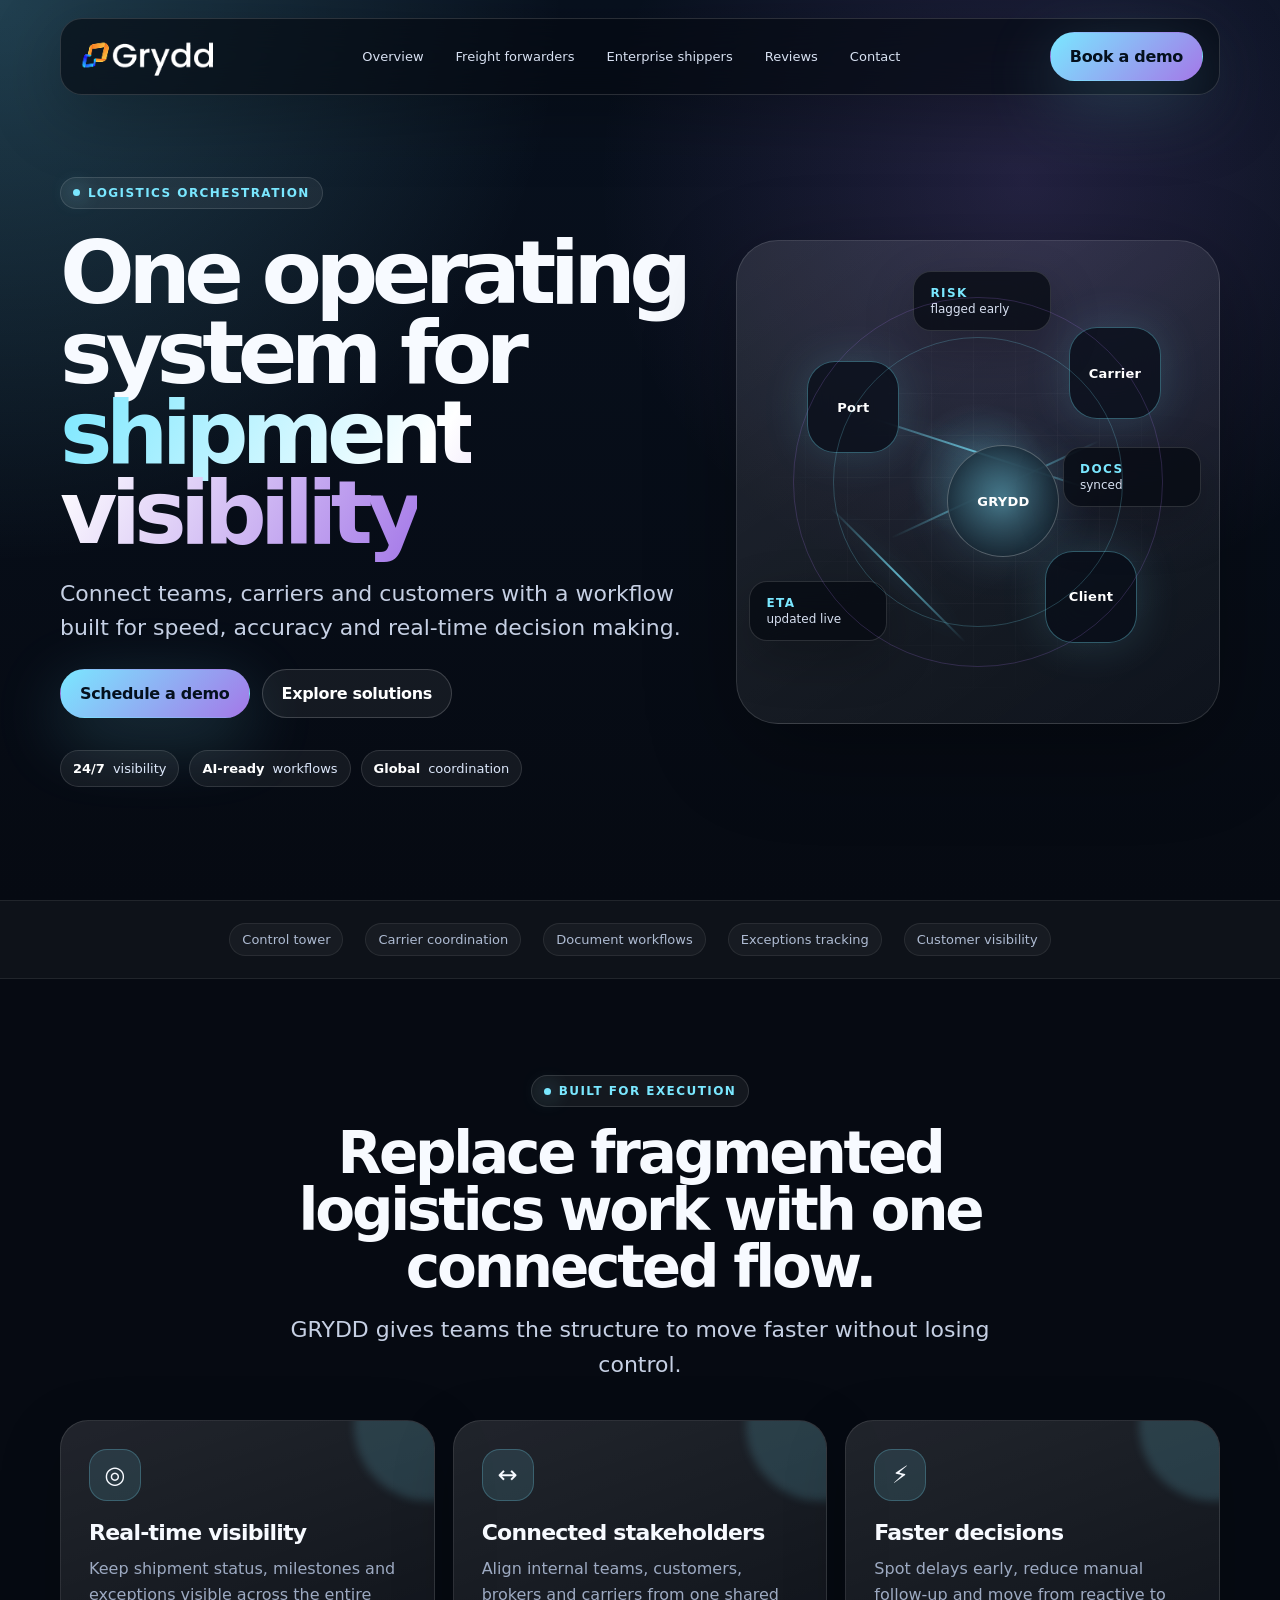
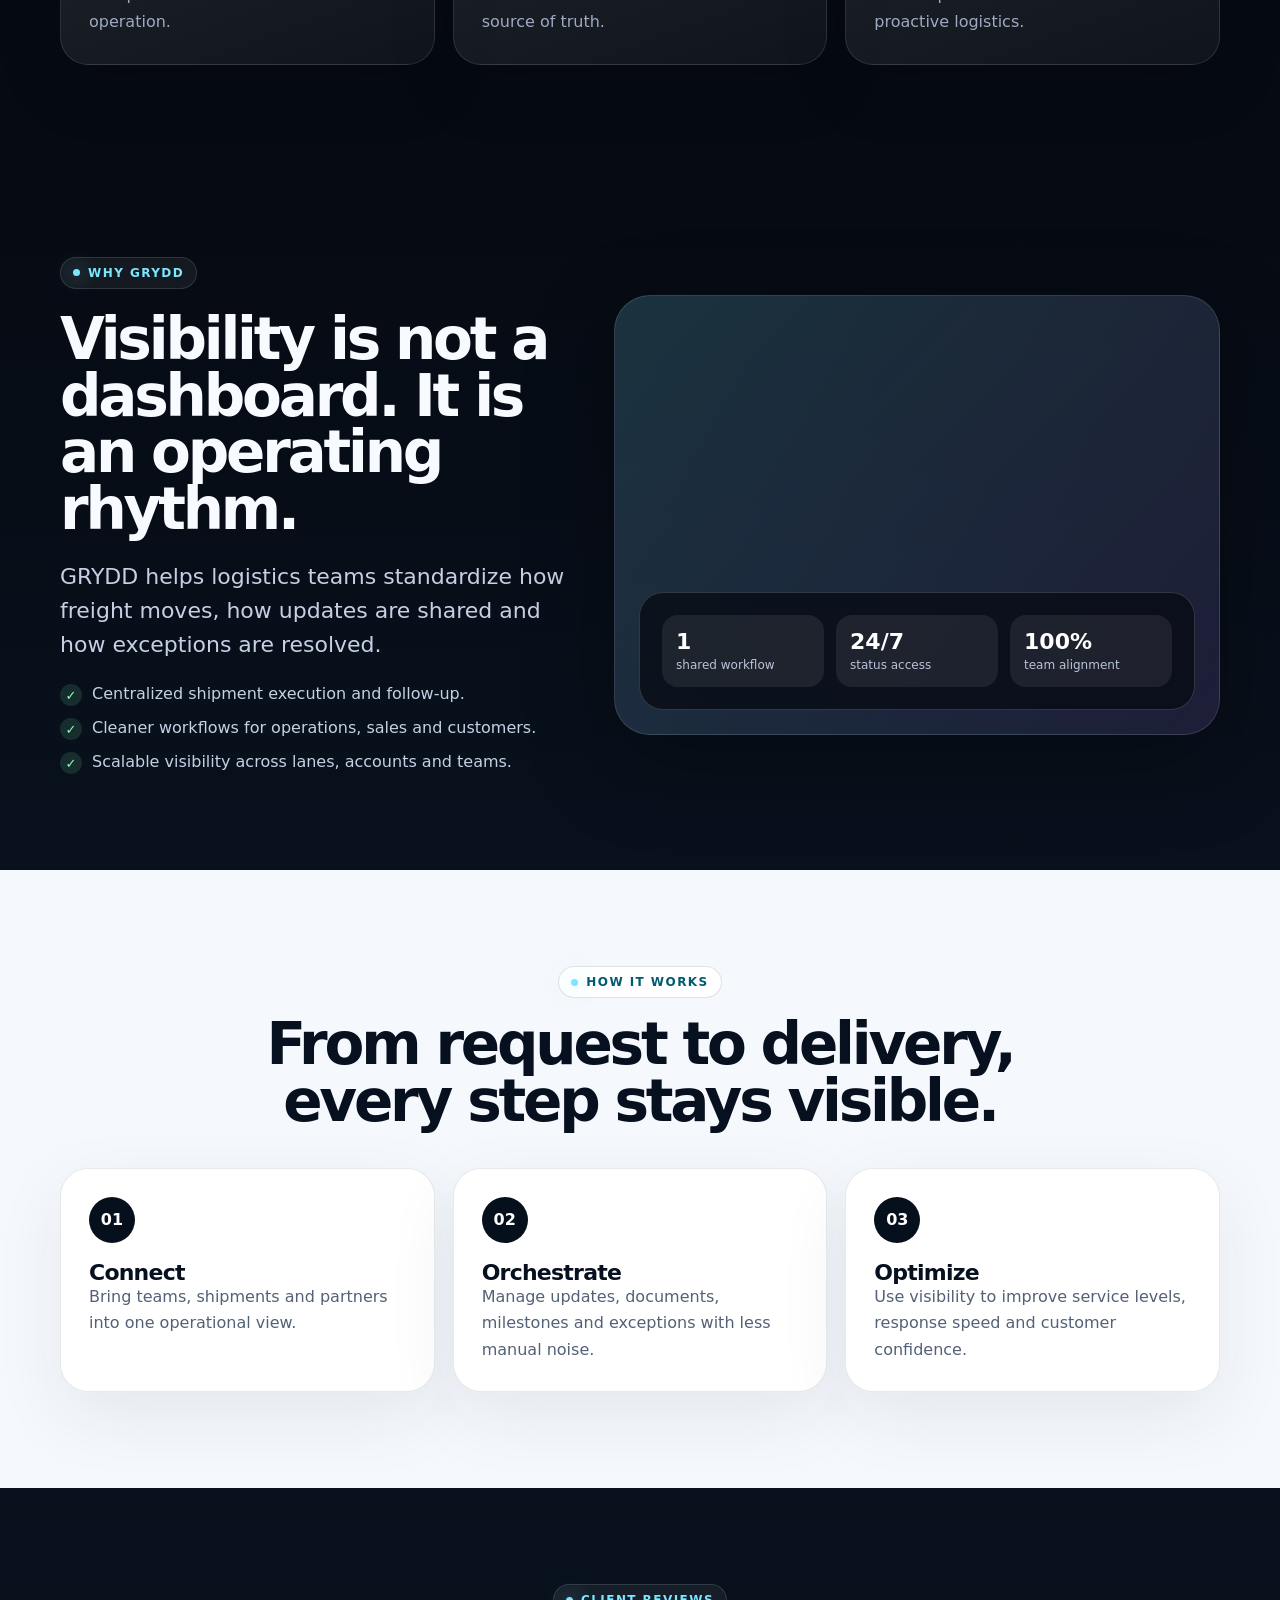
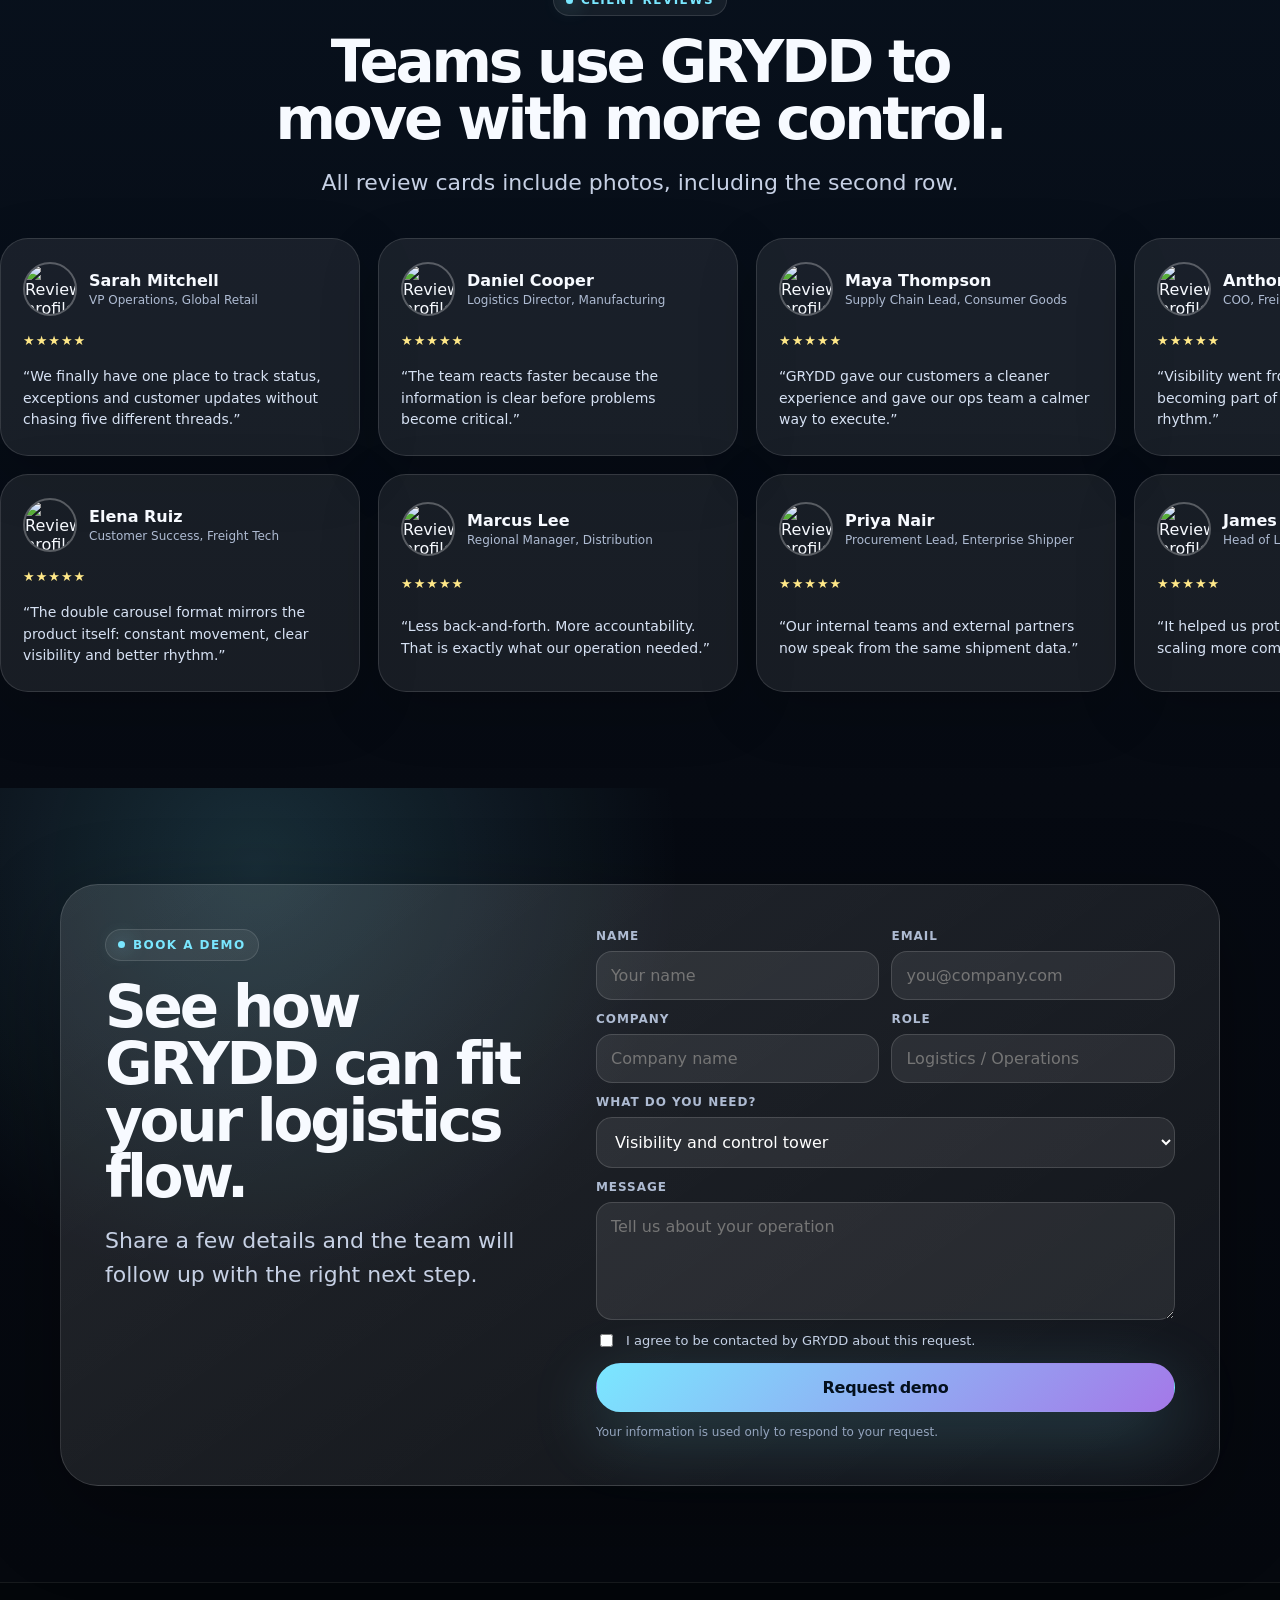
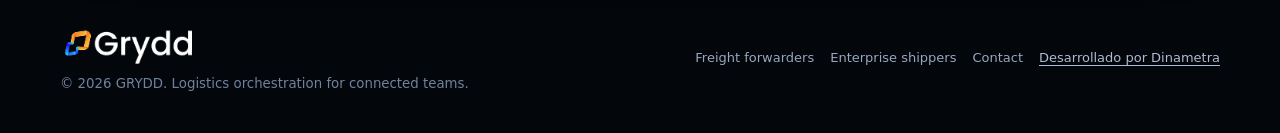
==== index.html @ 193bce6f "first commit" ====
<!doctype html>
<html lang="en">
<head>
  <meta charset="utf-8">
  <meta name="viewport" content="width=device-width, initial-scale=1">
  <title>GRYDD | Logistics Operating System</title>
  <meta name="description" content="GRYDD helps logistics teams orchestrate freight, visibility and execution from one connected operating system.">
  <link rel="icon" href="assets/favicon.png" type="image/png">
  <link rel="apple-touch-icon" href="assets/favicon.png">
  <link rel="stylesheet" href="styles.css">
</head>
<body>
  <header class="site-header">
    <nav class="nav" aria-label="Main navigation">
      <a class="logo" href="index.html" aria-label="GRYDD home"><img src="assets/logo-grydd-white.png" alt="GRYDD"></a>
      <div class="nav-links">
        <a href="index.html">Overview</a>
        <a href="freight-forwarders.html">Freight forwarders</a>
        <a href="enterprise-shippers.html">Enterprise shippers</a>
        <a href="#reviews">Reviews</a>
        <a href="#contact">Contact</a>
      </div>
      <div class="nav-cta"><a class="btn btn-primary" href="#contact">Book a demo</a></div>
      <button class="menu-toggle" aria-label="Open menu">☰</button>
    </nav>
  </header>

  <main>
    <section class="hero">
      <div class="container hero-grid">
        <div class="hero-copy">
          <span class="eyebrow text-reveal">Logistics orchestration</span>
          <h1 class="text-reveal">One operating system for <span class="gradient-text" data-typewriter="shipment visibility|freight execution|smarter logistics"></span></h1>
          <p class="lead text-reveal">Connect teams, carriers and customers with a workflow built for speed, accuracy and real-time decision making.</p>
          <div class="hero-actions text-reveal">
            <a class="btn btn-primary" href="#contact">Schedule a demo</a>
            <a class="btn btn-ghost" href="freight-forwarders.html">Explore solutions</a>
          </div>
          <div class="hero-meta text-reveal">
            <span class="pill"><b>24/7</b> visibility</span>
            <span class="pill"><b>AI-ready</b> workflows</span>
            <span class="pill"><b>Global</b> coordination</span>
          </div>
        </div>
        <div class="hero-visual hero-constellation" aria-hidden="true">
          <div class="constellation-shell">
            <div class="constellation-grid"></div>
            <div class="route-stroke route-a"></div>
            <div class="route-stroke route-b"></div>
            <div class="route-stroke route-c"></div>
            <div class="network-node node-core"><span>GRYDD</span></div>
            <div class="network-node node-port"><span>Port</span></div>
            <div class="network-node node-carrier"><span>Carrier</span></div>
            <div class="network-node node-client"><span>Client</span></div>
            <div class="shipment-chip chip-eta"><b>ETA</b><span>updated live</span></div>
            <div class="shipment-chip chip-docs"><b>Docs</b><span>synced</span></div>
            <div class="shipment-chip chip-exception"><b>Risk</b><span>flagged early</span></div>
            <div class="signal-ring ring-one"></div>
            <div class="signal-ring ring-two"></div>
          </div>
        </div>
      </div>
    </section>

    <section class="logo-strip">
      <div class="container strip">
        <span>Control tower</span><span>Carrier coordination</span><span>Document workflows</span><span>Exceptions tracking</span><span>Customer visibility</span>
      </div>
    </section>

    <section class="section" id="solutions">
      <div class="container">
        <div class="section-head center reveal">
          <span class="eyebrow">Built for execution</span>
          <h2>Replace fragmented logistics work with one connected flow.</h2>
          <p class="lead">GRYDD gives teams the structure to move faster without losing control.</p>
        </div>
        <div class="grid-3">
          <article class="feature-card reveal"><div class="icon">◎</div><h3>Real-time visibility</h3><p class="muted">Keep shipment status, milestones and exceptions visible across the entire operation.</p></article>
          <article class="feature-card reveal"><div class="icon">↔</div><h3>Connected stakeholders</h3><p class="muted">Align internal teams, customers, brokers and carriers from one shared source of truth.</p></article>
          <article class="feature-card reveal"><div class="icon">⚡</div><h3>Faster decisions</h3><p class="muted">Spot delays early, reduce manual follow-up and move from reactive to proactive logistics.</p></article>
        </div>
      </div>
    </section>

    <section class="section about" id="about">
      <div class="container about-grid">
        <div class="about-copy reveal">
          <span class="eyebrow">Why GRYDD</span>
          <h2>Visibility is not a dashboard. It is an operating rhythm.</h2>
          <p class="lead">GRYDD helps logistics teams standardize how freight moves, how updates are shared and how exceptions are resolved.</p>
          <ul class="check-list">
            <li>Centralized shipment execution and follow-up.</li>
            <li>Cleaner workflows for operations, sales and customers.</li>
            <li>Scalable visibility across lanes, accounts and teams.</li>
          </ul>
        </div>
        <div class="about-visual reveal">
          <div class="visual-card">
            <div><b>1</b><span>shared workflow</span></div>
            <div><b>24/7</b><span>status access</span></div>
            <div><b>100%</b><span>team alignment</span></div>
          </div>
        </div>
      </div>
    </section>

    <section class="section process">
      <div class="container">
        <div class="section-head center reveal">
          <span class="eyebrow">How it works</span>
          <h2>From request to delivery, every step stays visible.</h2>
        </div>
        <div class="grid-3">
          <article class="process-card reveal"><div class="step">01</div><h3>Connect</h3><p class="muted">Bring teams, shipments and partners into one operational view.</p></article>
          <article class="process-card reveal"><div class="step">02</div><h3>Orchestrate</h3><p class="muted">Manage updates, documents, milestones and exceptions with less manual noise.</p></article>
          <article class="process-card reveal"><div class="step">03</div><h3>Optimize</h3><p class="muted">Use visibility to improve service levels, response speed and customer confidence.</p></article>
        </div>
      </div>
    </section>

    <section class="section reviews" id="reviews">
      <div class="container">
        <div class="section-head center reveal">
          <span class="eyebrow">Client reviews</span>
          <h2>Teams use GRYDD to move with more control.</h2>
          <p class="lead">All review cards include photos, including the second row.</p>
        </div>
      </div>
      <div class="review-marquee" aria-label="Client reviews carousel">
        <div class="review-track" data-duplicate-track>
          <article class="review-card"><div class="review-head"><img src="https://images.unsplash.com/photo-1494790108377-be9c29b29330?auto=format&fit=crop&w=180&q=80" alt="Review profile photo"><div><b>Sarah Mitchell</b><span>VP Operations, Global Retail</span></div></div><div class="stars">★★★★★</div><p>“We finally have one place to track status, exceptions and customer updates without chasing five different threads.”</p></article>
          <article class="review-card"><div class="review-head"><img src="https://images.unsplash.com/photo-1500648767791-00dcc994a43e?auto=format&fit=crop&w=180&q=80" alt="Review profile photo"><div><b>Daniel Cooper</b><span>Logistics Director, Manufacturing</span></div></div><div class="stars">★★★★★</div><p>“The team reacts faster because the information is clear before problems become critical.”</p></article>
          <article class="review-card"><div class="review-head"><img src="https://images.unsplash.com/photo-1531123897727-8f129e1688ce?auto=format&fit=crop&w=180&q=80" alt="Review profile photo"><div><b>Maya Thompson</b><span>Supply Chain Lead, Consumer Goods</span></div></div><div class="stars">★★★★★</div><p>“GRYDD gave our customers a cleaner experience and gave our ops team a calmer way to execute.”</p></article>
          <article class="review-card"><div class="review-head"><img src="https://images.unsplash.com/photo-1560250097-0b93528c311a?auto=format&fit=crop&w=180&q=80" alt="Review profile photo"><div><b>Anthony Reed</b><span>COO, Freight Network</span></div></div><div class="stars">★★★★★</div><p>“Visibility went from being a report to becoming part of our daily operating rhythm.”</p></article>
        </div>
        <div class="review-track reverse" data-duplicate-track>
          <article class="review-card"><div class="review-head"><img src="https://images.unsplash.com/photo-1544005313-94ddf0286df2?auto=format&fit=crop&w=180&q=80" alt="Review profile photo"><div><b>Elena Ruiz</b><span>Customer Success, Freight Tech</span></div></div><div class="stars">★★★★★</div><p>“The double carousel format mirrors the product itself: constant movement, clear visibility and better rhythm.”</p></article>
          <article class="review-card"><div class="review-head"><img src="https://images.unsplash.com/photo-1519085360753-af0119f7cbe7?auto=format&fit=crop&w=180&q=80" alt="Review profile photo"><div><b>Marcus Lee</b><span>Regional Manager, Distribution</span></div></div><div class="stars">★★★★★</div><p>“Less back-and-forth. More accountability. That is exactly what our operation needed.”</p></article>
          <article class="review-card"><div class="review-head"><img src="https://images.unsplash.com/photo-1573496359142-b8d87734a5a2?auto=format&fit=crop&w=180&q=80" alt="Review profile photo"><div><b>Priya Nair</b><span>Procurement Lead, Enterprise Shipper</span></div></div><div class="stars">★★★★★</div><p>“Our internal teams and external partners now speak from the same shipment data.”</p></article>
          <article class="review-card"><div class="review-head"><img src="https://images.unsplash.com/photo-1556157382-97eda2d62296?auto=format&fit=crop&w=180&q=80" alt="Review profile photo"><div><b>James Carter</b><span>Head of Logistics, Automotive</span></div></div><div class="stars">★★★★★</div><p>“It helped us protect service levels while scaling more complex freight requirements.”</p></article>
        </div>
      </div>
    </section>

    <section class="section cta" id="contact">
      <div class="container cta-panel reveal">
        <div class="section-head">
          <span class="eyebrow">Book a demo</span>
          <h2>See how GRYDD can fit your logistics flow.</h2>
          <p class="lead">Share a few details and the team will follow up with the right next step.</p>
        </div>
        <form class="form" data-lead-form>
          <div class="form-grid"><div class="field"><label>Name</label><input name="name" placeholder="Your name" required></div><div class="field"><label>Email</label><input type="email" name="email" placeholder="you@company.com" required></div></div>
          <div class="form-grid"><div class="field"><label>Company</label><input name="company" placeholder="Company name"></div><div class="field"><label>Role</label><input name="role" placeholder="Logistics / Operations"></div></div>
          <div class="field"><label>What do you need?</label><select name="need"><option>Visibility and control tower</option><option>Freight forwarding workflow</option><option>Enterprise shipper visibility</option><option>Customer update automation</option></select></div>
          <div class="field"><label>Message</label><textarea name="message" placeholder="Tell us about your operation"></textarea></div>
          <label class="checkbox"><input type="checkbox" required> I agree to be contacted by GRYDD about this request.</label>
          <button class="btn btn-primary full" type="submit">Request demo</button>
          <p class="form-note">Your information is used only to respond to your request.</p>
        </form>
      </div>
    </section>
  </main>

  <footer class="footer">
    <div class="container footer-grid">
      <div><img src="assets/logo-grydd-white.png" alt="GRYDD"><small>© 2026 GRYDD. Logistics orchestration for connected teams.</small></div>
      <div class="footer-links"><a href="freight-forwarders.html">Freight forwarders</a><a href="enterprise-shippers.html">Enterprise shippers</a><a href="#contact">Contact</a><a class="developed" href="https://dinametra.com" target="_blank" rel="noreferrer">Desarrollado por Dinametra</a></div>
    </div>
  </footer>
  <script src="script.js"></script>
</body>
</html>
---- styles.css ----
:root{
  --bg:#060A12;
  --bg-2:#0B1220;
  --ink:#07101f;
  --text:#F7FAFF;
  --muted:#9DAAC2;
  --soft:#EAF0F8;
  --line:rgba(255,255,255,.12);
  --card:rgba(255,255,255,.08);
  --card-strong:rgba(255,255,255,.12);
  --accent:#7AE7FF;
  --accent-2:#A478E8;
  --green:#8DFFB5;
  --shadow:0 28px 90px rgba(0,0,0,.32);
  --radius:28px;
  --container:min(1160px, calc(100% - 40px));
}

*{box-sizing:border-box}
html{scroll-behavior:smooth}
body{
  margin:0;
  font-family:Inter, ui-sans-serif, system-ui, -apple-system, BlinkMacSystemFont, "Segoe UI", sans-serif;
  background:var(--bg);
  color:var(--text);
  overflow-x:hidden;
}
body::selection{background:var(--accent);color:#001018}
a{color:inherit;text-decoration:none}
img{max-width:100%;display:block}
button,input,textarea,select{font:inherit}

.container{width:var(--container);margin-inline:auto}
.section{padding:96px 0;position:relative}
.eyebrow{
  display:inline-flex;
  align-items:center;
  gap:8px;
  width:max-content;
  padding:8px 12px;
  border:1px solid var(--line);
  border-radius:999px;
  color:var(--accent);
  background:rgba(255,255,255,.06);
  font-size:12px;
  font-weight:800;
  text-transform:uppercase;
  letter-spacing:.12em;
}
.eyebrow::before{content:"";width:7px;height:7px;border-radius:50%;background:var(--accent);box-shadow:0 0 20px var(--accent)}
h1,h2,h3,p{margin:0}
h1{font-size:clamp(44px, 8vw, 88px);line-height:.91;letter-spacing:-.075em;max-width:920px}
h2{font-size:clamp(34px, 5vw, 58px);line-height:.98;letter-spacing:-.055em;max-width:780px}
h3{font-size:22px;line-height:1.05;letter-spacing:-.035em}.lead{font-size:clamp(18px,2.2vw,22px);line-height:1.55;color:#C6D0E4;max-width:720px}.muted{color:var(--muted);line-height:1.65}.gradient-text{background:linear-gradient(120deg,var(--accent),#fff,var(--accent-2));-webkit-background-clip:text;background-clip:text;color:transparent}.section-head{display:grid;gap:18px;margin-bottom:38px}.section-head.center{text-align:center;justify-items:center;margin-inline:auto}.section-head.center .lead{margin-inline:auto}

.site-header{
  position:fixed;
  inset:18px 0 auto 0;
  z-index:80;
  pointer-events:none;
}
.nav{
  pointer-events:auto;
  width:var(--container);
  margin-inline:auto;
  display:flex;
  align-items:center;
  justify-content:space-between;
  gap:20px;
  padding:13px 16px;
  border:1px solid rgba(255,255,255,.14);
  border-radius:22px;
  background:rgba(6,10,18,.66);
  box-shadow:0 18px 70px rgba(0,0,0,.28);
  backdrop-filter:blur(18px);
}
.logo{display:flex;align-items:center;gap:10px;min-width:130px}.logo img{width:136px;height:auto}.nav-links{display:flex;align-items:center;gap:8px}.nav-links a{font-size:13px;color:#D8E1F2;padding:10px 12px;border-radius:999px}.nav-links a:hover{background:rgba(255,255,255,.09);color:#fff}.nav-cta{display:flex;align-items:center;gap:10px}.menu-toggle{display:none;background:transparent;border:0;color:#fff;font-size:26px;cursor:pointer}

.btn{display:inline-flex;align-items:center;justify-content:center;gap:10px;min-height:48px;padding:14px 19px;border:1px solid transparent;border-radius:999px;font-weight:850;letter-spacing:-.02em;cursor:pointer;transition:transform .2s ease, border .2s ease, background .2s ease}.btn:hover{transform:translateY(-2px)}.btn-primary{background:linear-gradient(135deg,var(--accent),var(--accent-2));color:#04101d;box-shadow:0 20px 70px rgba(122,231,255,.22)}.btn-ghost{border-color:rgba(255,255,255,.18);background:rgba(255,255,255,.06);color:#fff}.btn-dark{background:#06101d;color:#fff}.btn.full{width:100%}

.hero{min-height:100vh;display:grid;align-items:center;padding:150px 0 86px;background:radial-gradient(circle at top left, rgba(122,231,255,.22), transparent 36%), radial-gradient(circle at 80% 20%, rgba(164,120,232,.18), transparent 34%), linear-gradient(180deg,#08111f,#060A12)}.hero .container{position:relative;z-index:2}.hero-grid{display:grid;grid-template-columns:1.02fr .78fr;gap:44px;align-items:center}.hero-copy{display:grid;gap:24px}.hero-actions{display:flex;flex-wrap:wrap;gap:12px}.hero-meta{display:flex;flex-wrap:wrap;gap:10px;margin-top:8px}.pill{display:inline-flex;align-items:center;gap:8px;padding:10px 12px;border:1px solid var(--line);border-radius:999px;background:rgba(255,255,255,.06);font-size:13px;color:#DCE7FA}.pill b{color:#fff}.hero-visual{position:relative;min-height:530px}.orbit-card{position:absolute;inset:auto 0 0 auto;width:min(520px,100%);padding:22px;border:1px solid var(--line);border-radius:34px;background:linear-gradient(150deg,rgba(255,255,255,.15),rgba(255,255,255,.06));backdrop-filter:blur(24px);box-shadow:var(--shadow);overflow:hidden}.hero-dashboard{display:grid;gap:14px;padding:16px;border-radius:24px;background:#091321;border:1px solid rgba(255,255,255,.1)}.dash-top{display:flex;align-items:center;justify-content:space-between;gap:14px}.dash-dots{display:flex;gap:6px}.dash-dots span{width:9px;height:9px;border-radius:50%;background:#445267}.dash-map{height:250px;border-radius:22px;background:radial-gradient(circle at 30% 34%,rgba(122,231,255,.55),transparent 8%),radial-gradient(circle at 66% 58%,rgba(164,120,232,.55),transparent 8%),linear-gradient(135deg,#11223A,#070D18);position:relative;overflow:hidden}.dash-map::before{content:"";position:absolute;inset:32% 18% 38% 16%;border-top:2px dashed rgba(122,231,255,.62);transform:rotate(13deg)}.dash-map::after{content:"";position:absolute;width:16px;height:16px;border-radius:50%;background:var(--accent);left:62%;top:50%;box-shadow:0 0 30px var(--accent);animation:pulse 1.8s ease-in-out infinite}.dash-row{display:grid;grid-template-columns:1fr 1fr;gap:12px}.mini-stat{padding:15px;border-radius:18px;background:rgba(255,255,255,.06);border:1px solid rgba(255,255,255,.08)}.mini-stat strong{display:block;font-size:24px}.float-badge{position:absolute;padding:14px 16px;border-radius:18px;border:1px solid rgba(255,255,255,.16);background:rgba(7,13,24,.78);box-shadow:var(--shadow);backdrop-filter:blur(14px);font-size:13px}.float-badge.one{top:34px;left:0}.float-badge.two{top:210px;right:10px}.float-badge.three{bottom:28px;left:32px}.animate-float{animation:float 7s ease-in-out infinite}.animate-float.delay{animation-delay:-2s}.hero-enterprise{overflow:hidden}.hero-enterprise .hero-grid{grid-template-columns:1fr}.hero-enterprise .hero-copy{max-width:980px;text-align:center;margin-inline:auto;justify-items:center}.hero-enterprise .hero-visual{display:none}.particles-canvas{position:absolute;inset:0;width:100%;height:100%;opacity:.65;pointer-events:none}.text-reveal{opacity:0;transform:translateY(18px);animation:rise .8s ease forwards}.text-reveal:nth-child(2){animation-delay:.12s}.text-reveal:nth-child(3){animation-delay:.24s}.text-reveal:nth-child(4){animation-delay:.36s}

.logo-strip{padding:22px 0;border-block:1px solid rgba(255,255,255,.08);background:rgba(255,255,255,.03)}.strip{display:flex;justify-content:center;gap:22px;flex-wrap:wrap;color:#AEBBD2;font-size:13px}.strip span{padding:8px 12px;border:1px solid rgba(255,255,255,.08);border-radius:999px;background:rgba(255,255,255,.04)}

.grid-3{display:grid;grid-template-columns:repeat(3,1fr);gap:18px}.grid-2{display:grid;grid-template-columns:repeat(2,1fr);gap:24px}.feature-card{position:relative;padding:28px;border:1px solid rgba(255,255,255,.11);border-radius:var(--radius);background:linear-gradient(160deg,rgba(255,255,255,.11),rgba(255,255,255,.045));box-shadow:0 18px 64px rgba(0,0,0,.18);overflow:hidden;min-height:245px}.feature-card::after{content:"";position:absolute;width:150px;height:150px;right:-70px;top:-70px;border-radius:50%;background:rgba(122,231,255,.16);filter:blur(4px)}.feature-card .icon{width:52px;height:52px;border-radius:18px;display:grid;place-items:center;margin-bottom:20px;background:rgba(122,231,255,.12);border:1px solid rgba(122,231,255,.24);font-size:24px}.feature-card h3{margin-bottom:12px}.feature-card p{position:relative;z-index:1}.feature-card.no-overlap{min-height:unset;height:auto;display:grid;align-content:start;gap:12px;overflow:visible}.feature-card.no-overlap p{max-width:100%}

.about{background:linear-gradient(180deg,#060A12,#08111D)}.about-grid{display:grid;grid-template-columns:.92fr 1.08fr;gap:38px;align-items:center}.about-copy{display:grid;gap:22px}.about-visual{position:relative;min-height:440px;border-radius:36px;overflow:hidden;border:1px solid rgba(255,255,255,.12);box-shadow:var(--shadow);background:linear-gradient(135deg,rgba(122,231,255,.18),rgba(164,120,232,.14)),url('https://images.unsplash.com/photo-1586528116311-ad8dd3c8310d?auto=format&fit=crop&w=1200&q=80') center/cover}.about-visual.forwarders{background:linear-gradient(135deg,rgba(6,10,18,.20),rgba(6,10,18,.66)),url('https://images.unsplash.com/photo-1566576721346-d4a3b4eaeb55?auto=format&fit=crop&w=1200&q=80') center/cover}.visual-card{position:absolute;left:24px;right:24px;bottom:24px;padding:22px;border-radius:24px;background:rgba(6,10,18,.74);border:1px solid rgba(255,255,255,.16);backdrop-filter:blur(18px);display:grid;grid-template-columns:repeat(3,1fr);gap:12px}.visual-card div{padding:14px;border-radius:16px;background:rgba(255,255,255,.08)}.visual-card b{display:block;font-size:22px;color:#fff}.visual-card span{font-size:12px;color:#B8C4D8}.check-list{display:grid;gap:12px}.check-list li{list-style:none;display:flex;align-items:flex-start;gap:10px;color:#C6D0E4}.check-list li::before{content:"✓";flex:0 0 auto;width:22px;height:22px;border-radius:50%;display:grid;place-items:center;background:rgba(141,255,181,.12);color:var(--green);font-weight:900;font-size:13px}.check-list{padding:0;margin:0}

.process{background:#F5F8FC;color:#07101f}.process .muted,.process .lead{color:#536177}.process .eyebrow{border-color:rgba(7,16,31,.12);background:#fff;color:#005B72}.process .grid-3{align-items:stretch}.process-card{padding:28px;border:1px solid rgba(7,16,31,.09);border-radius:var(--radius);background:#fff;box-shadow:0 24px 70px rgba(35,50,72,.08)}.process-card .step{width:46px;height:46px;border-radius:50%;display:grid;place-items:center;background:#06101d;color:#fff;font-weight:900;margin-bottom:18px}

.reviews{overflow:hidden;background:linear-gradient(180deg,#08111D,#060A12)}.review-marquee{display:grid;gap:18px;margin-top:36px}.review-track{display:flex;gap:18px;width:max-content;animation:marquee 42s linear infinite}.review-track.reverse{animation:marquee-reverse 48s linear infinite}.review-card{width:360px;min-height:218px;flex:0 0 auto;padding:22px;border-radius:28px;border:1px solid rgba(255,255,255,.12);background:rgba(255,255,255,.075);box-shadow:0 18px 60px rgba(0,0,0,.18);display:grid;gap:16px}.review-head{display:flex;align-items:center;gap:12px}.review-head img{width:54px;height:54px;border-radius:50%;object-fit:cover;border:2px solid rgba(255,255,255,.28)}.review-head b{display:block}.review-head span{display:block;font-size:12px;color:#AEBBD2;margin-top:3px}.stars{color:#FFE888;letter-spacing:1px;font-size:13px}.review-card p{color:#D6E1F3;line-height:1.55;font-size:14px}.review-marquee:hover .review-track{animation-play-state:paused}

.cta{background:radial-gradient(circle at 20% 10%,rgba(122,231,255,.16),transparent 34%),linear-gradient(180deg,#060A12,#05080E)}.cta-panel{padding:44px;border-radius:38px;border:1px solid rgba(255,255,255,.14);background:linear-gradient(145deg,rgba(255,255,255,.12),rgba(255,255,255,.05));box-shadow:var(--shadow);display:grid;grid-template-columns:.88fr 1.12fr;gap:36px;align-items:start}.form{display:grid;gap:12px}.form-grid{display:grid;grid-template-columns:1fr 1fr;gap:12px}.field{display:grid;gap:8px}.field label{font-size:12px;color:#AEBBD2;font-weight:800;text-transform:uppercase;letter-spacing:.08em}.field input,.field select,.field textarea{width:100%;border:1px solid rgba(255,255,255,.14);background:rgba(255,255,255,.08);color:#fff;border-radius:16px;padding:14px 14px;outline:none}.field input:focus,.field select:focus,.field textarea:focus{border-color:rgba(122,231,255,.64);box-shadow:0 0 0 4px rgba(122,231,255,.1)}.field textarea{min-height:118px;resize:vertical}.form-note{font-size:12px;color:#94A4BD;line-height:1.45}.checkbox{display:flex;align-items:flex-start;gap:10px;color:#C6D0E4;font-size:13px;line-height:1.45}.checkbox input{margin-top:2px;accent-color:var(--accent)}

.footer{padding:42px 0;background:#03060A;border-top:1px solid rgba(255,255,255,.08)}.footer-grid{display:grid;grid-template-columns:1fr auto;align-items:center;gap:24px}.footer img{width:132px}.footer-links{display:flex;gap:16px;flex-wrap:wrap;color:#98A7BE;font-size:13px}.footer small{display:block;color:#71829D;margin-top:12px}.developed{color:#AEBBD2;text-decoration:underline;text-underline-offset:3px}

.thankyou-page{min-height:100vh;display:grid;place-items:center;padding:130px 20px;background:radial-gradient(circle at 20% 10%, rgba(122,231,255,.18), transparent 34%),linear-gradient(180deg,#08111D,#060A12)}.thankyou-card{width:min(720px,100%);padding:48px;border-radius:38px;text-align:center;border:1px solid rgba(255,255,255,.14);background:linear-gradient(145deg,rgba(255,255,255,.12),rgba(255,255,255,.05));box-shadow:var(--shadow);display:grid;gap:22px;justify-items:center}.thankyou-card img{width:150px}.thankyou-card h1{font-size:clamp(40px,7vw,68px);max-width:640px}.thankyou-actions{display:flex;gap:12px;flex-wrap:wrap;justify-content:center}

@keyframes marquee{from{transform:translateX(0)}to{transform:translateX(-50%)}}
@keyframes marquee-reverse{from{transform:translateX(-50%)}to{transform:translateX(0)}}
@keyframes float{0%,100%{transform:translateY(0)}50%{transform:translateY(-16px)}}
@keyframes pulse{0%,100%{transform:scale(1);opacity:1}50%{transform:scale(1.5);opacity:.55}}
@keyframes rise{to{opacity:1;transform:translateY(0)}}

.reveal{opacity:0;transform:translateY(28px);transition:opacity .75s ease, transform .75s ease}.reveal.visible{opacity:1;transform:translateY(0)}

@media (max-width:980px){
  .nav-links,.nav-cta{display:none}.menu-toggle{display:block}.nav.open .nav-links{display:flex;position:absolute;left:0;right:0;top:76px;margin-inline:auto;width:var(--container);padding:18px;border-radius:22px;border:1px solid rgba(255,255,255,.14);background:rgba(6,10,18,.94);backdrop-filter:blur(18px);flex-direction:column;align-items:stretch}.nav.open .nav-links a{padding:14px;text-align:center}.hero-grid,.about-grid,.cta-panel{grid-template-columns:1fr}.hero-visual{min-height:460px;order:-1}.hero-copy{text-align:left}.grid-3{grid-template-columns:1fr 1fr}.visual-card{grid-template-columns:1fr}.section{padding:76px 0}.footer-grid{grid-template-columns:1fr}.footer-links{justify-content:flex-start}
}
@media (max-width:700px){
  :root{--container:min(100% - 24px, 1160px)}.site-header{inset:10px 0 auto}.nav{border-radius:18px}.logo img{width:118px}h1{font-size:clamp(40px,13vw,58px)}h2{font-size:clamp(31px,10vw,44px)}.hero{padding:120px 0 64px;min-height:auto}.hero-grid{gap:28px}.hero-visual{min-height:350px}.float-badge{display:none}.orbit-card{padding:14px;border-radius:26px}.dash-map{height:190px}.dash-row{grid-template-columns:1fr}.grid-3,.grid-2,.form-grid{grid-template-columns:1fr}.feature-card{min-height:auto;padding:24px}.review-card{width:302px}.cta-panel,.thankyou-card{padding:28px;border-radius:28px}.hero-actions .btn{width:100%}.strip{justify-content:flex-start}.section-head.center{text-align:left;justify-items:start}.footer img{width:118px}
}

/* Updated hero visuals: index + freight forwarders */
.hero-constellation{display:grid;place-items:center;perspective:900px}
.constellation-shell{position:relative;width:min(520px,100%);aspect-ratio:1/1;border-radius:42px;border:1px solid rgba(255,255,255,.13);background:radial-gradient(circle at 50% 48%,rgba(122,231,255,.20),transparent 20%),linear-gradient(145deg,rgba(255,255,255,.105),rgba(255,255,255,.035));box-shadow:var(--shadow);overflow:hidden;animation:constellationTilt 8s ease-in-out infinite}
.constellation-grid{position:absolute;inset:26px;border-radius:32px;background:linear-gradient(rgba(255,255,255,.045) 1px,transparent 1px),linear-gradient(90deg,rgba(255,255,255,.045) 1px,transparent 1px);background-size:42px 42px;mask-image:radial-gradient(circle at center,#000 38%,transparent 73%);opacity:.65}
.route-stroke{position:absolute;height:2px;transform-origin:left center;background:linear-gradient(90deg,transparent,rgba(122,231,255,.95),transparent);filter:drop-shadow(0 0 10px rgba(122,231,255,.65));opacity:.78}
.route-a{width:270px;left:116px;top:170px;transform:rotate(18deg);animation:routeSweep 2.8s linear infinite}
.route-b{width:230px;left:154px;top:296px;transform:rotate(-25deg);animation:routeSweep 3.4s linear infinite .5s}
.route-c{width:190px;left:94px;top:266px;transform:rotate(45deg);animation:routeSweep 3.1s linear infinite 1.1s}
.network-node{position:absolute;display:grid;place-items:center;width:92px;height:92px;border-radius:28px;border:1px solid rgba(122,231,255,.35);background:rgba(7,13,24,.72);box-shadow:0 0 45px rgba(122,231,255,.16);backdrop-filter:blur(16px);animation:nodePulse 2.5s ease-in-out infinite}
.network-node span{font-weight:900;font-size:13px;letter-spacing:.02em;color:#fff}
.node-core{left:210px;top:204px;width:112px;height:112px;border-radius:50%;background:radial-gradient(circle,rgba(122,231,255,.36),rgba(7,13,24,.82));border-color:rgba(255,255,255,.26);animation-delay:-.7s}
.node-port{left:70px;top:120px}.node-carrier{right:58px;top:86px;animation-delay:-1.2s}.node-client{right:82px;bottom:80px;animation-delay:-1.8s}
.shipment-chip{position:absolute;display:grid;gap:2px;min-width:138px;padding:14px 16px;border-radius:18px;border:1px solid rgba(255,255,255,.14);background:rgba(6,10,18,.76);box-shadow:0 18px 50px rgba(0,0,0,.24);backdrop-filter:blur(16px);animation:chipDrift 6s ease-in-out infinite}
.shipment-chip b{font-size:12px;color:var(--accent);text-transform:uppercase;letter-spacing:.12em}.shipment-chip span{font-size:12px;color:#D8E1F2}.chip-eta{left:12px;bottom:82px}.chip-docs{right:18px;top:206px;animation-delay:-2s}.chip-exception{left:176px;top:30px;animation-delay:-3.6s}
.signal-ring{position:absolute;border-radius:50%;border:1px solid rgba(122,231,255,.22);inset:96px;animation:ringPulse 3.8s ease-in-out infinite}.ring-two{inset:56px;animation-delay:-1.8s;border-color:rgba(164,120,232,.22)}

.hero-forwarder-flow{display:grid;place-items:center;perspective:900px}
.forwarder-board{position:relative;width:min(520px,100%);padding:24px;border:1px solid rgba(255,255,255,.14);border-radius:36px;background:linear-gradient(155deg,rgba(255,255,255,.13),rgba(255,255,255,.04));box-shadow:var(--shadow);backdrop-filter:blur(24px);overflow:hidden;animation:boardLift 7s ease-in-out infinite}
.forwarder-board::before{content:"";position:absolute;inset:-40%;background:conic-gradient(from 90deg,transparent,rgba(122,231,255,.16),transparent,rgba(164,120,232,.16),transparent);animation:softSpin 10s linear infinite;opacity:.75}.forwarder-board>*{position:relative;z-index:1}
.board-header{display:flex;align-items:center;justify-content:space-between;gap:14px;margin-bottom:22px;padding:14px 16px;border-radius:20px;background:rgba(7,13,24,.62);border:1px solid rgba(255,255,255,.11);color:#DCE7FA;font-weight:850;font-size:13px}
.shipment-timeline{position:relative;display:grid;grid-template-columns:repeat(4,1fr);gap:12px;padding:22px 10px 26px;margin-bottom:16px}.shipment-timeline::before{content:"";position:absolute;left:10%;right:10%;top:50%;height:2px;background:rgba(255,255,255,.12)}.timeline-progress{position:absolute;left:10%;top:50%;height:2px;width:0;background:linear-gradient(90deg,var(--accent),var(--accent-2));box-shadow:0 0 22px rgba(122,231,255,.55);animation:timelineMove 4s ease-in-out infinite}
.timeline-step{position:relative;display:grid;justify-items:center;gap:8px;color:#8998B0}.timeline-step b{width:44px;height:44px;border-radius:16px;display:grid;place-items:center;background:#0B1625;border:1px solid rgba(255,255,255,.13);color:#AEBBD2}.timeline-step span{font-size:12px;font-weight:800}.timeline-step.active b,.timeline-step.current b{background:rgba(122,231,255,.16);border-color:rgba(122,231,255,.45);color:#fff}.timeline-step.current b{animation:currentBlink 1.5s ease-in-out infinite}
.ops-stack{display:grid;gap:12px}.ops-card{display:flex;align-items:flex-start;gap:12px;padding:15px;border-radius:18px;background:rgba(7,13,24,.70);border:1px solid rgba(255,255,255,.10);transform:translateX(0);animation:cardQueue 5.5s ease-in-out infinite}.ops-card:nth-child(2){animation-delay:-1.2s}.ops-card:nth-child(3){animation-delay:-2.4s}.ops-card b{display:block;font-size:14px;color:#fff;margin-bottom:4px}.ops-card small{color:#AEBBD2}.status-dot{width:11px;height:11px;border-radius:50%;margin-top:4px;background:var(--green);box-shadow:0 0 18px var(--green);flex:0 0 auto}.status-dot.alt{background:var(--accent);box-shadow:0 0 18px var(--accent)}.status-dot.warn{background:#FFE888;box-shadow:0 0 18px #FFE888}.document-float{position:absolute;padding:11px 14px;border-radius:14px;border:1px solid rgba(255,255,255,.14);background:rgba(255,255,255,.08);backdrop-filter:blur(16px);font-weight:900;font-size:12px;color:#fff;box-shadow:0 16px 50px rgba(0,0,0,.20);animation:docFloat 6s ease-in-out infinite}.doc-one{left:12px;top:112px}.doc-two{right:18px;top:170px;animation-delay:-2s}.doc-three{right:76px;bottom:22px;animation-delay:-3.5s}

@keyframes constellationTilt{0%,100%{transform:rotateX(0) rotateY(0) translateY(0)}50%{transform:rotateX(5deg) rotateY(-7deg) translateY(-12px)}}
@keyframes routeSweep{0%{clip-path:inset(0 100% 0 0);opacity:.1}35%,70%{clip-path:inset(0 0 0 0);opacity:.86}100%{clip-path:inset(0 0 0 100%);opacity:.1}}
@keyframes nodePulse{0%,100%{transform:scale(1);box-shadow:0 0 45px rgba(122,231,255,.16)}50%{transform:scale(1.05);box-shadow:0 0 70px rgba(122,231,255,.28)}}
@keyframes chipDrift{0%,100%{transform:translate3d(0,0,0)}50%{transform:translate3d(8px,-14px,0)}}
@keyframes ringPulse{0%,100%{transform:scale(.92);opacity:.3}50%{transform:scale(1.04);opacity:.8}}
@keyframes boardLift{0%,100%{transform:translateY(0) rotateX(0)}50%{transform:translateY(-14px) rotateX(4deg)}}
@keyframes softSpin{to{transform:rotate(360deg)}}
@keyframes timelineMove{0%{width:0}52%{width:58%}100%{width:80%}}
@keyframes currentBlink{0%,100%{box-shadow:0 0 0 rgba(122,231,255,0)}50%{box-shadow:0 0 28px rgba(122,231,255,.44)}}
@keyframes cardQueue{0%,100%{transform:translateX(0);opacity:1}50%{transform:translateX(10px);opacity:.86}}
@keyframes docFloat{0%,100%{transform:translateY(0) rotate(-2deg)}50%{transform:translateY(-16px) rotate(3deg)}}

@media (max-width:700px){
  .constellation-shell{width:100%;border-radius:30px}.network-node{width:72px;height:72px;border-radius:22px}.network-node span{font-size:11px}.node-core{left:calc(50% - 42px);top:calc(50% - 42px);width:84px;height:84px}.node-port{left:30px;top:86px}.node-carrier{right:26px;top:68px}.node-client{right:34px;bottom:72px}.shipment-chip{min-width:112px;padding:11px 12px}.chip-eta{left:8px;bottom:50px}.chip-docs{right:6px;top:176px}.chip-exception{left:120px;top:20px}.route-a{left:76px;top:140px;width:210px}.route-b{left:110px;top:236px;width:190px}.route-c{left:58px;top:222px;width:160px}
  .forwarder-board{padding:16px;border-radius:28px}.shipment-timeline{gap:6px;padding-inline:0}.timeline-step b{width:38px;height:38px;border-radius:14px}.timeline-step span{font-size:10px}.document-float{display:none}
}
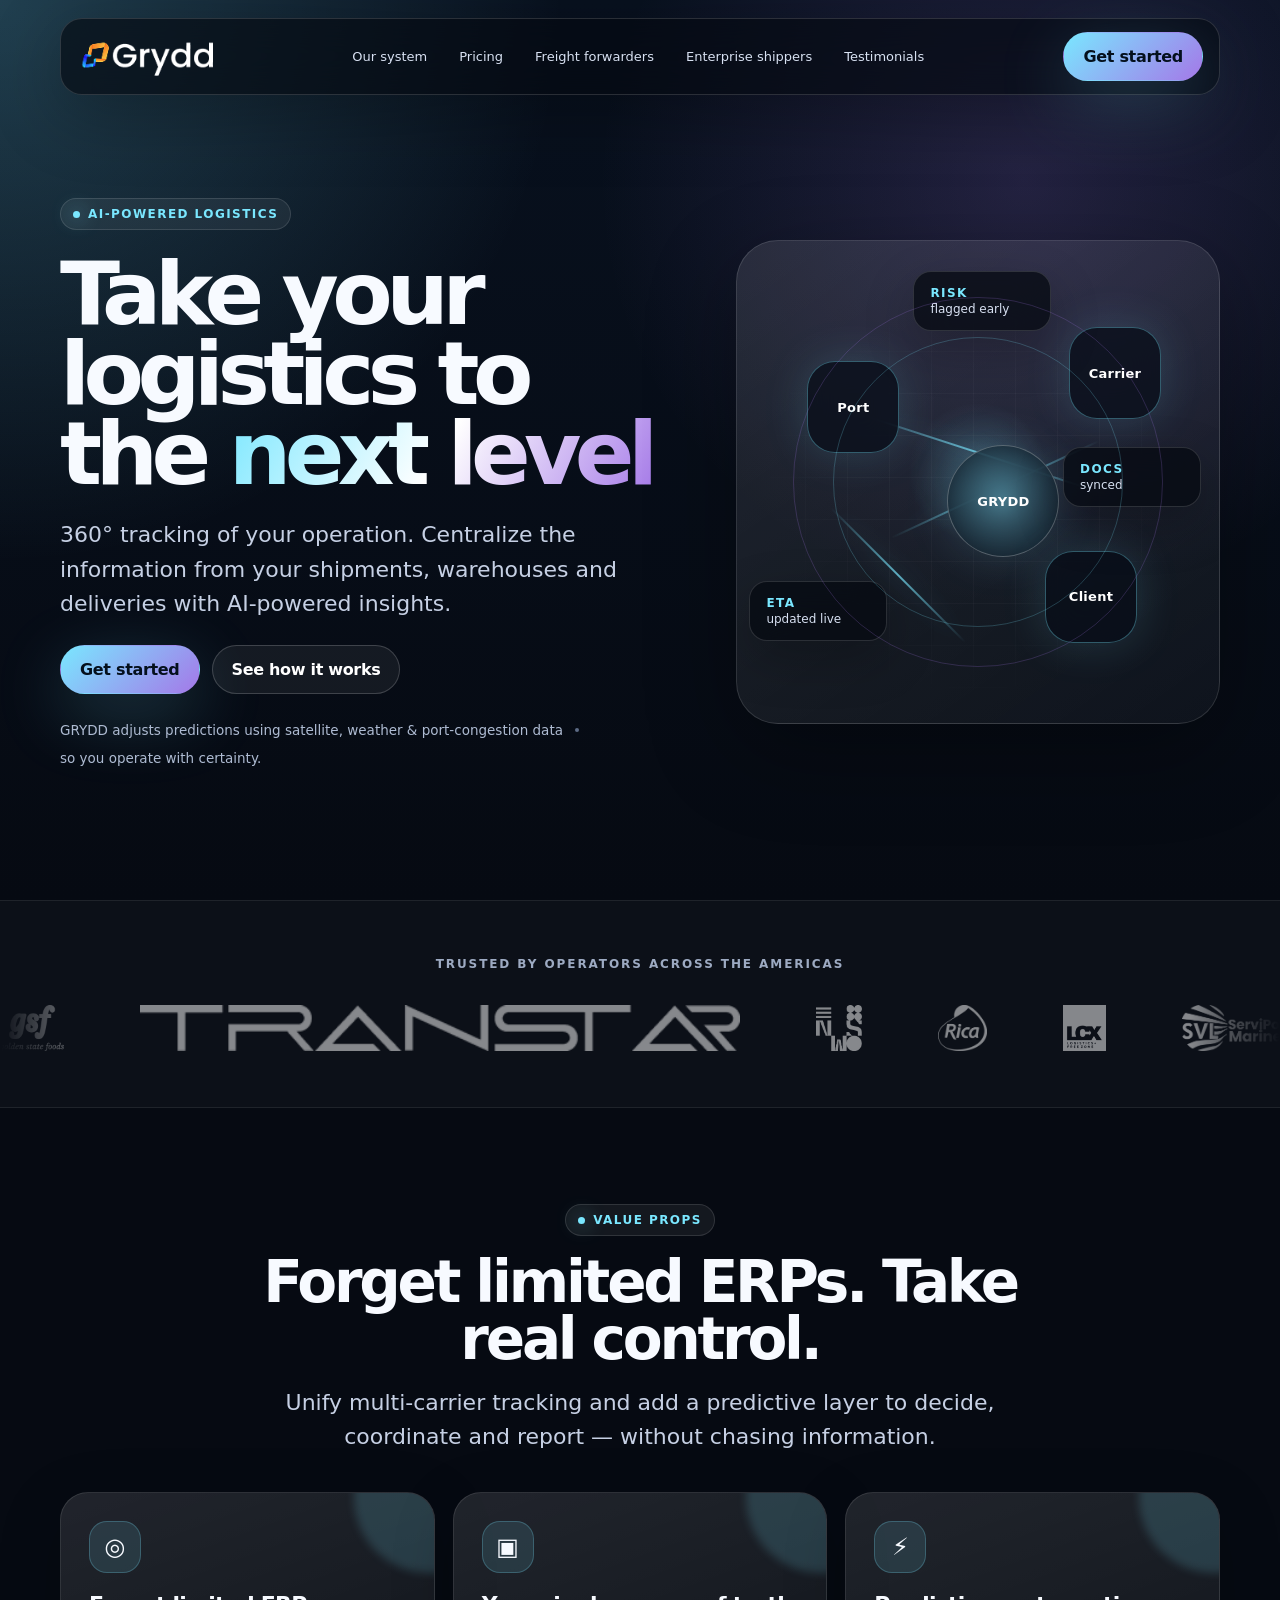
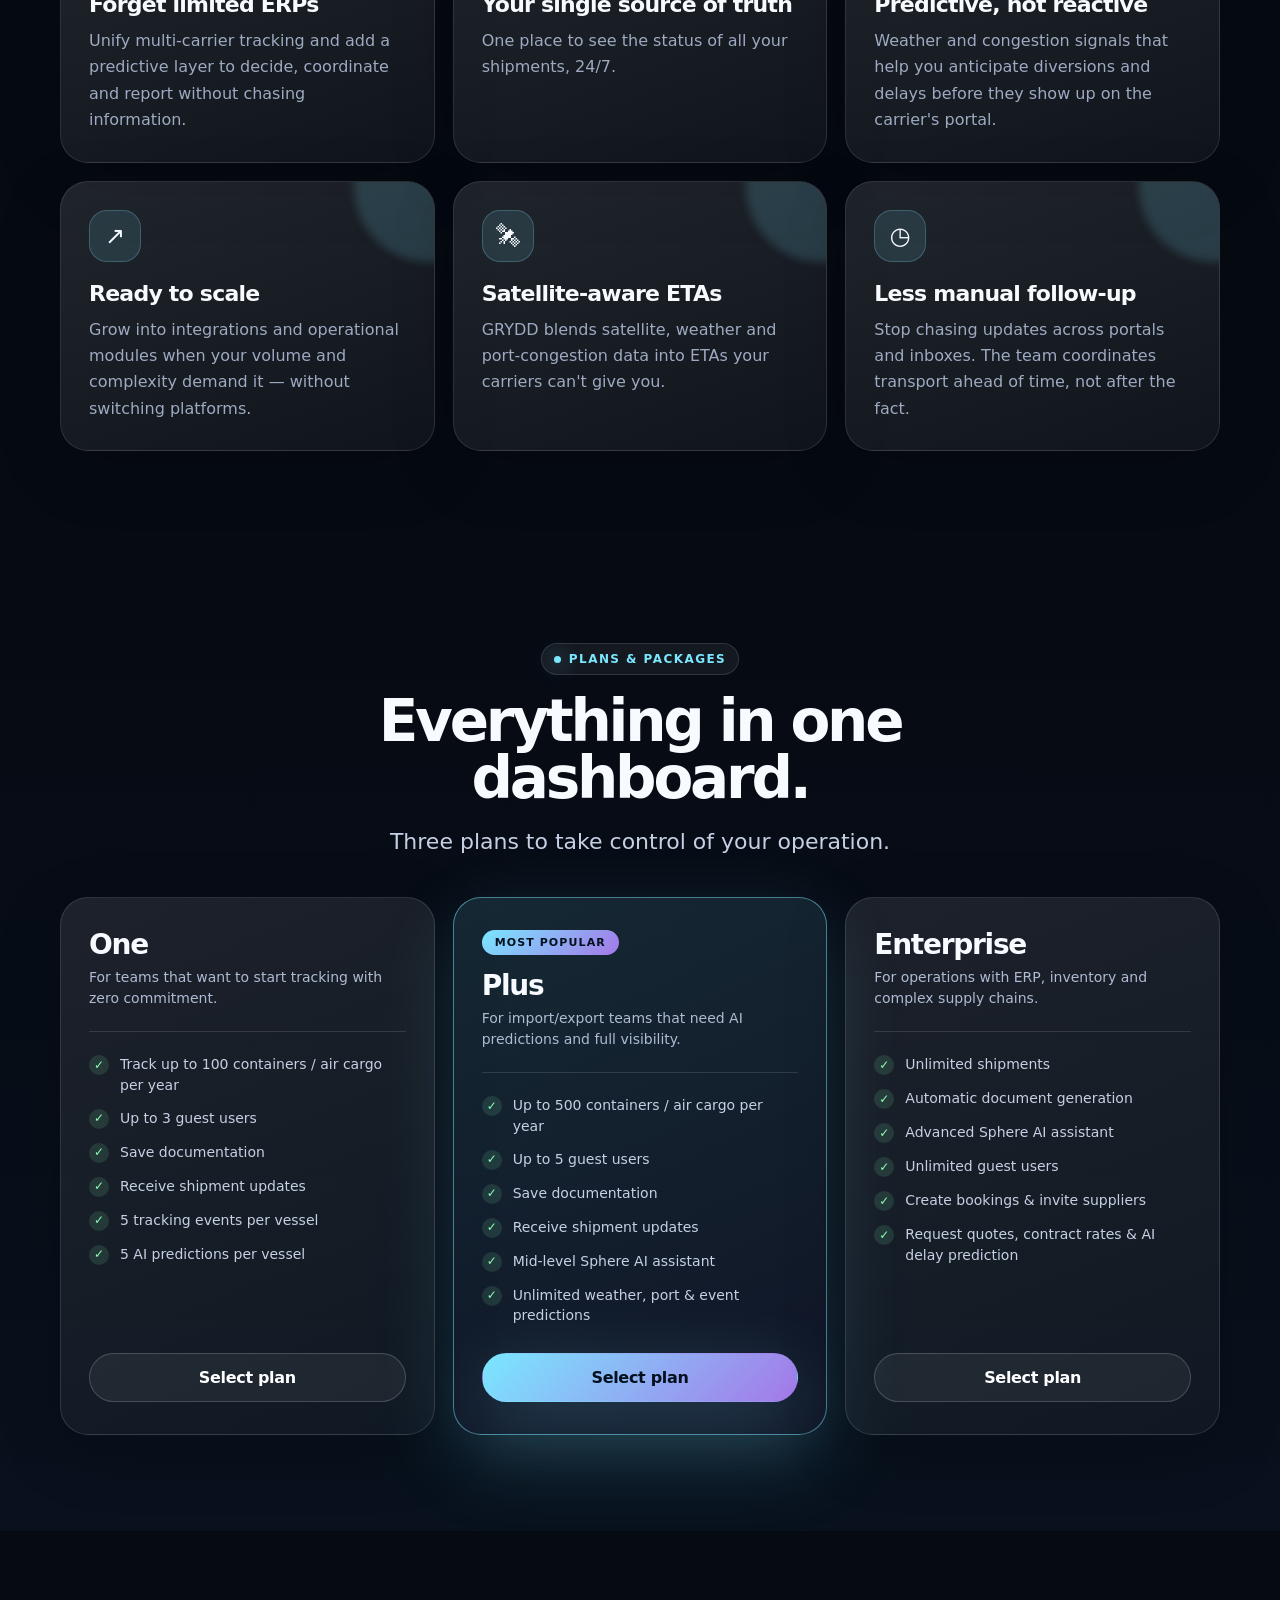
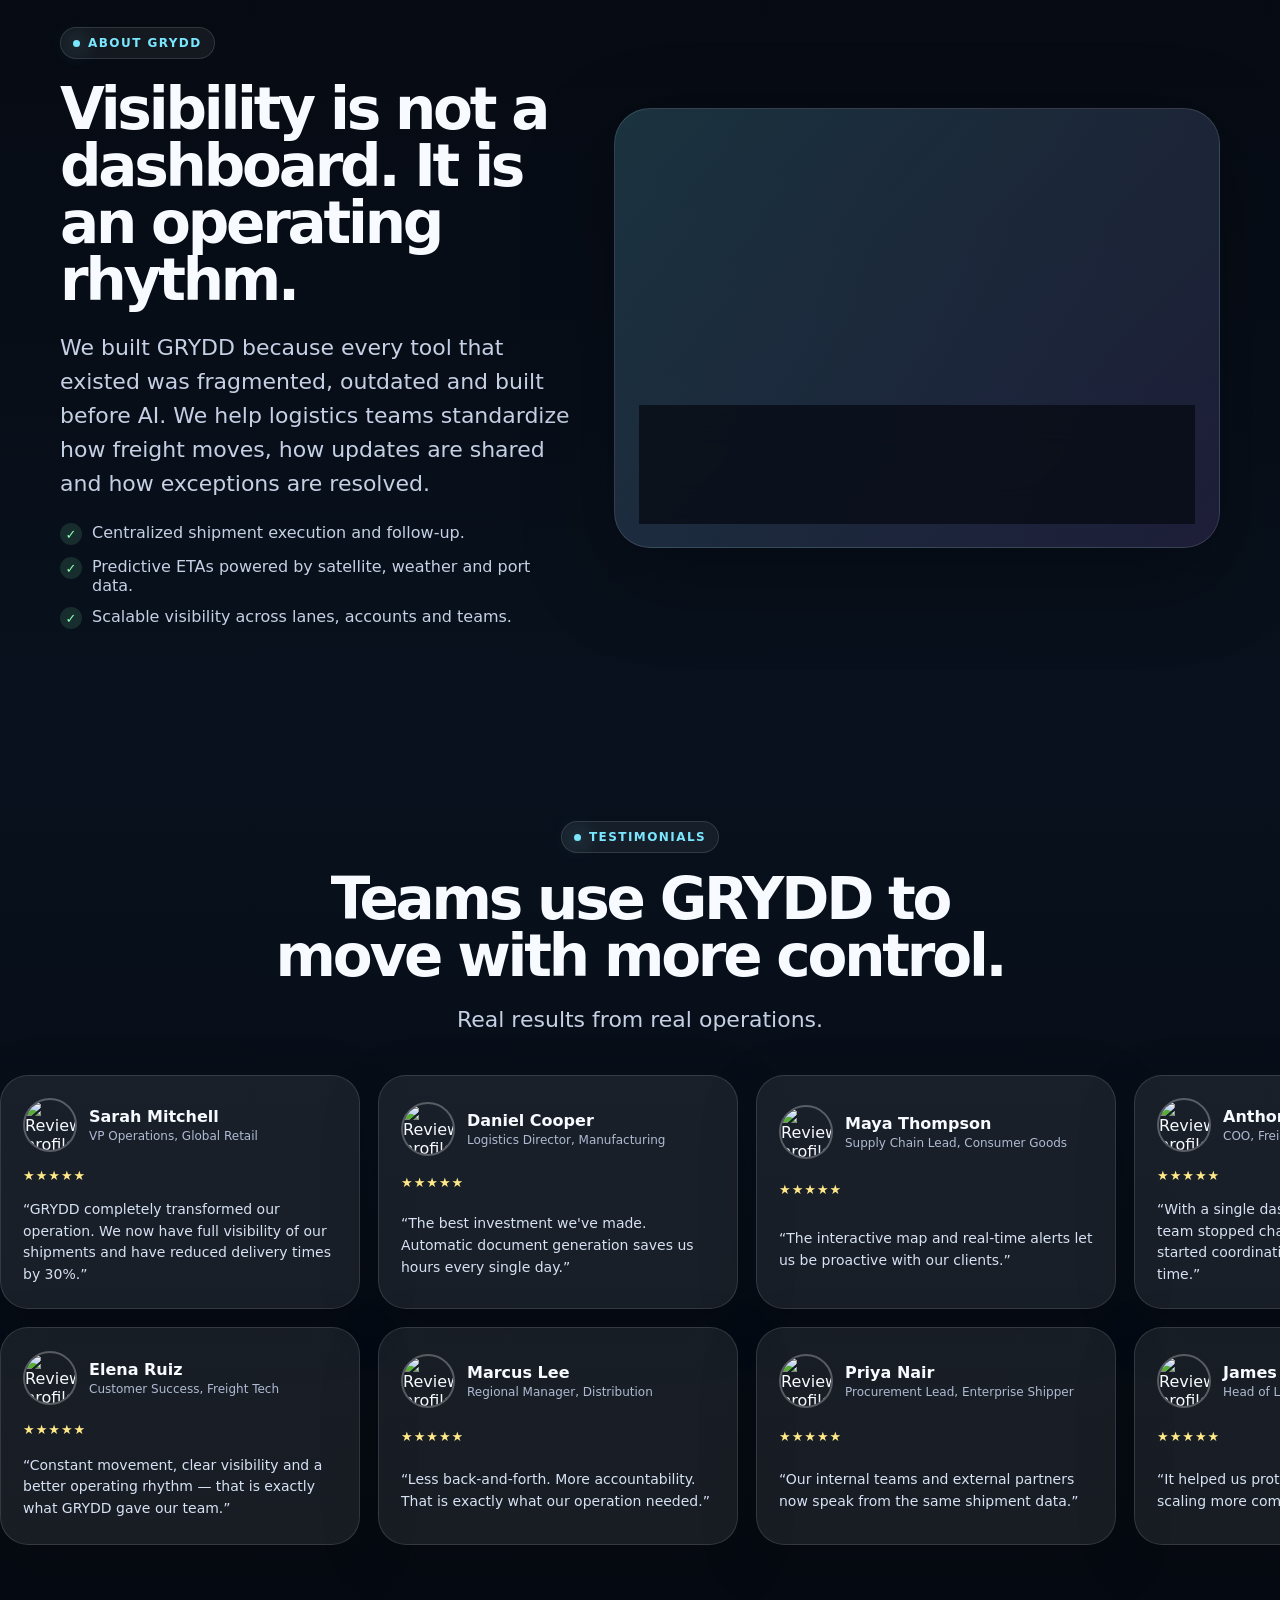
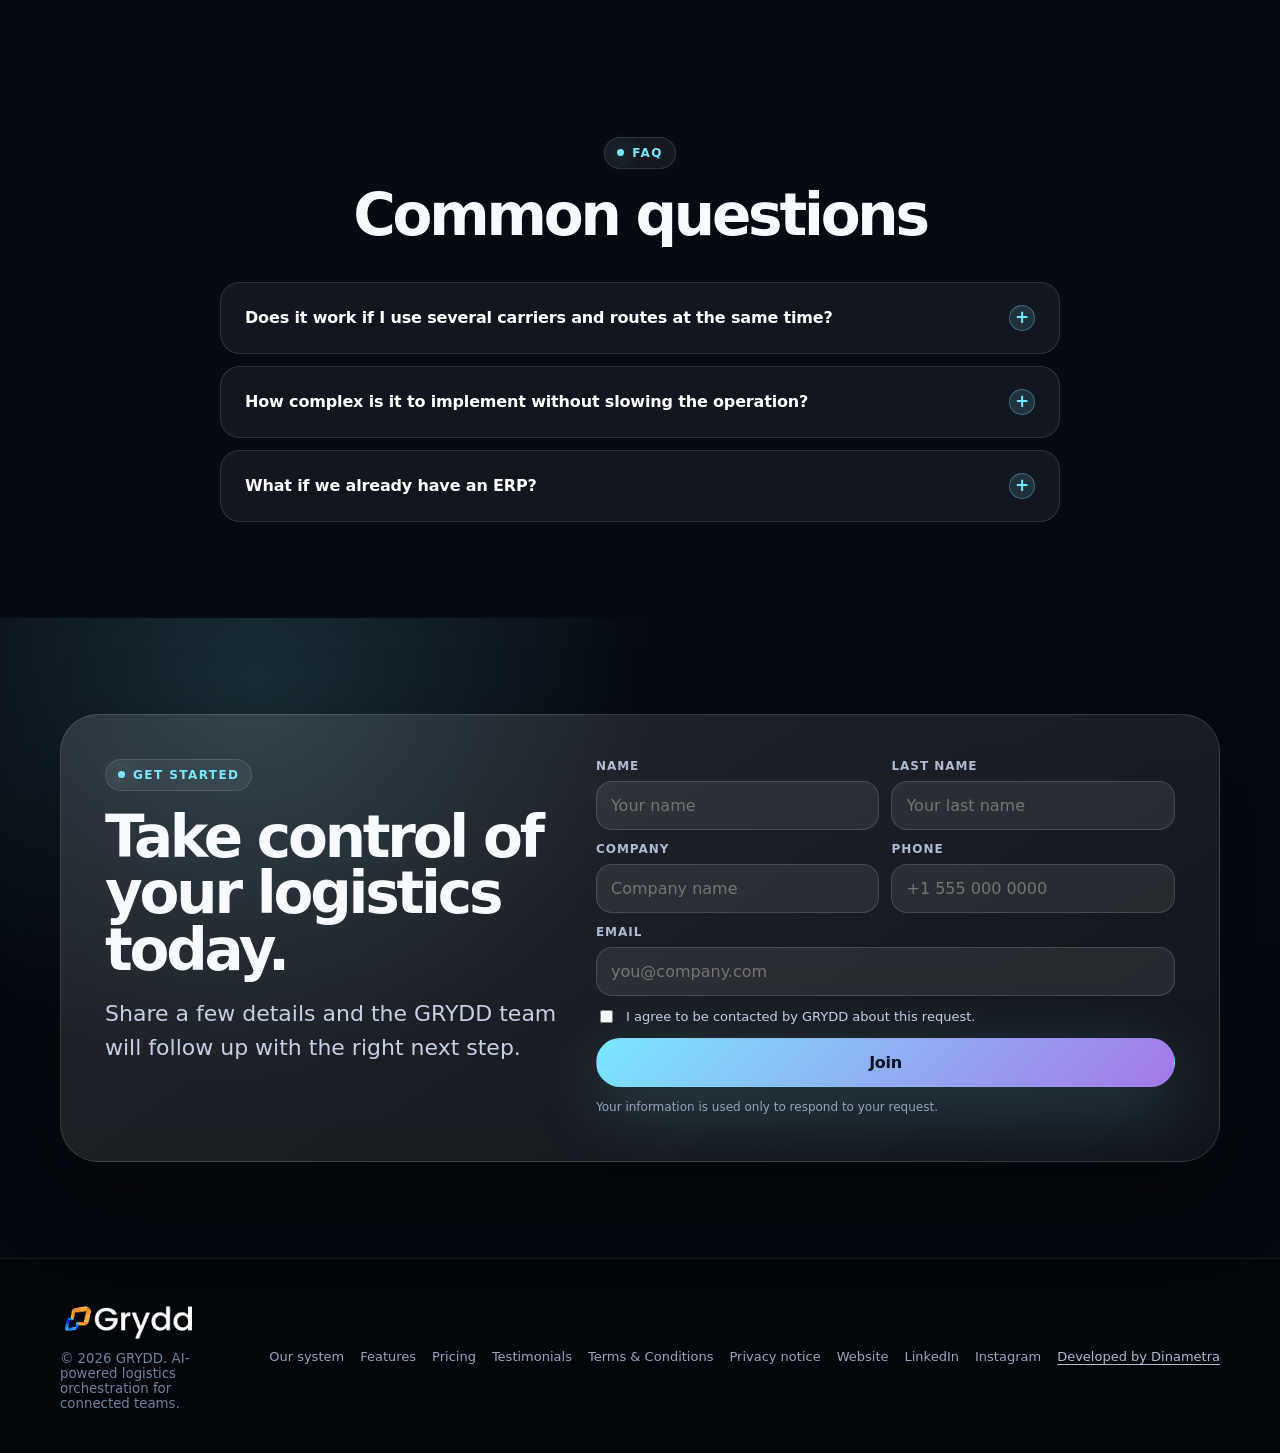
==== commit 08f18cad: "cambioooos" ====
--- a/index.html
+++ b/index.html
@@ -3,8 +3,8 @@
 <head>
   <meta charset="utf-8">
   <meta name="viewport" content="width=device-width, initial-scale=1">
-  <title>GRYDD | Logistics Operating System</title>
-  <meta name="description" content="GRYDD helps logistics teams orchestrate freight, visibility and execution from one connected operating system.">
+  <title>GRYDD | Take your logistics to the next level</title>
+  <meta name="description" content="GRYDD centralizes your shipments, warehouses and deliveries with AI-powered 360° tracking — so you operate with certainty.">
   <link rel="icon" href="assets/favicon.png" type="image/png">
   <link rel="apple-touch-icon" href="assets/favicon.png">
   <link rel="stylesheet" href="styles.css">
@@ -14,33 +14,34 @@
     <nav class="nav" aria-label="Main navigation">
       <a class="logo" href="index.html" aria-label="GRYDD home"><img src="assets/logo-grydd-white.png" alt="GRYDD"></a>
       <div class="nav-links">
-        <a href="index.html">Overview</a>
+        <a href="#solutions">Our system</a>
+        <a href="#plans">Pricing</a>
         <a href="freight-forwarders.html">Freight forwarders</a>
         <a href="enterprise-shippers.html">Enterprise shippers</a>
-        <a href="#reviews">Reviews</a>
-        <a href="#contact">Contact</a>
-      </div>
-      <div class="nav-cta"><a class="btn btn-primary" href="#contact">Book a demo</a></div>
+        <a href="#reviews">Testimonials</a>
+      </div>
+      <div class="nav-cta"><a class="btn btn-primary" href="#contact">Get started</a></div>
       <button class="menu-toggle" aria-label="Open menu">☰</button>
     </nav>
   </header>
 
   <main>
-    <section class="hero">
+    <!-- HERO -->
+    <section class="hero" data-screen-label="Home — Hero">
       <div class="container hero-grid">
         <div class="hero-copy">
-          <span class="eyebrow text-reveal">Logistics orchestration</span>
-          <h1 class="text-reveal">One operating system for <span class="gradient-text" data-typewriter="shipment visibility|freight execution|smarter logistics"></span></h1>
-          <p class="lead text-reveal">Connect teams, carriers and customers with a workflow built for speed, accuracy and real-time decision making.</p>
+          <span class="eyebrow text-reveal">AI-powered logistics</span>
+          <h1 class="text-reveal">Take your logistics to the <span class="gradient-text">next level</span></h1>
+          <p class="lead text-reveal">360° tracking of your operation. Centralize the information from your shipments, warehouses and deliveries with AI-powered insights.</p>
           <div class="hero-actions text-reveal">
-            <a class="btn btn-primary" href="#contact">Schedule a demo</a>
-            <a class="btn btn-ghost" href="freight-forwarders.html">Explore solutions</a>
-          </div>
-          <div class="hero-meta text-reveal">
-            <span class="pill"><b>24/7</b> visibility</span>
-            <span class="pill"><b>AI-ready</b> workflows</span>
-            <span class="pill"><b>Global</b> coordination</span>
-          </div>
+            <a class="btn btn-primary" href="#contact">Get started</a>
+            <a class="btn btn-ghost" href="#solutions">See how it works</a>
+          </div>
+          <p class="hero-proof text-reveal">
+            <span>GRYDD adjusts predictions using satellite, weather &amp; port-congestion data</span>
+            <span class="dot"></span>
+            <span>so you operate with certainty.</span>
+          </p>
         </div>
         <div class="hero-visual hero-constellation" aria-hidden="true">
           <div class="constellation-shell">
@@ -62,80 +63,170 @@
       </div>
     </section>
 
-    <section class="logo-strip">
-      <div class="container strip">
-        <span>Control tower</span><span>Carrier coordination</span><span>Document workflows</span><span>Exceptions tracking</span><span>Customer visibility</span>
-      </div>
-    </section>
-
-    <section class="section" id="solutions">
+    <!-- SOCIAL PROOF — LOGO CAROUSEL -->
+    <section class="logo-carousel" aria-label="Brands that trust GRYDD">
+      <div class="container">
+        <p class="carousel-label">Trusted by operators across the Americas</p>
+      </div>
+      <div class="logo-viewport">
+        <div class="logo-track" data-duplicate-track>
+          <img src="assets/logo-01.png" alt="Client logo">
+          <img src="assets/logo-02.png" alt="Client logo">
+          <img src="assets/logo-03.png" alt="Client logo">
+          <img src="assets/logo-04.png" alt="Client logo">
+          <img src="assets/logo-05.png" alt="Client logo">
+          <img src="assets/logo-06.png" alt="Client logo">
+          <img src="assets/logo-07.png" alt="Client logo">
+          <img src="assets/logo-08.png" alt="Client logo">
+          <img src="assets/logo-09.png" alt="Client logo">
+        </div>
+      </div>
+    </section>
+
+    <!-- VALUE PROPS -->
+    <section class="section" id="solutions" data-screen-label="Home — Value props">
       <div class="container">
         <div class="section-head center reveal">
-          <span class="eyebrow">Built for execution</span>
-          <h2>Replace fragmented logistics work with one connected flow.</h2>
-          <p class="lead">GRYDD gives teams the structure to move faster without losing control.</p>
+          <span class="eyebrow">Value props</span>
+          <h2>Forget limited ERPs. Take real control.</h2>
+          <p class="lead">Unify multi-carrier tracking and add a predictive layer to decide, coordinate and report — without chasing information.</p>
         </div>
         <div class="grid-3">
-          <article class="feature-card reveal"><div class="icon">◎</div><h3>Real-time visibility</h3><p class="muted">Keep shipment status, milestones and exceptions visible across the entire operation.</p></article>
-          <article class="feature-card reveal"><div class="icon">↔</div><h3>Connected stakeholders</h3><p class="muted">Align internal teams, customers, brokers and carriers from one shared source of truth.</p></article>
-          <article class="feature-card reveal"><div class="icon">⚡</div><h3>Faster decisions</h3><p class="muted">Spot delays early, reduce manual follow-up and move from reactive to proactive logistics.</p></article>
-        </div>
-      </div>
-    </section>
-
-    <section class="section about" id="about">
+          <article class="feature-card reveal">
+            <div class="icon">◎</div>
+            <h3>Forget limited ERPs</h3>
+            <p class="muted">Unify multi-carrier tracking and add a predictive layer to decide, coordinate and report without chasing information.</p>
+          </article>
+          <article class="feature-card reveal">
+            <div class="icon">▣</div>
+            <h3>Your single source of truth</h3>
+            <p class="muted">One place to see the status of all your shipments, 24/7.</p>
+          </article>
+          <article class="feature-card reveal">
+            <div class="icon">⚡</div>
+            <h3>Predictive, not reactive</h3>
+            <p class="muted">Weather and congestion signals that help you anticipate diversions and delays before they show up on the carrier's portal.</p>
+          </article>
+        </div>
+        <div class="grid-3" style="margin-top:18px">
+          <article class="feature-card reveal">
+            <div class="icon">↗</div>
+            <h3>Ready to scale</h3>
+            <p class="muted">Grow into integrations and operational modules when your volume and complexity demand it — without switching platforms.</p>
+          </article>
+          <article class="feature-card reveal">
+            <div class="icon">🛰</div>
+            <h3>Satellite-aware ETAs</h3>
+            <p class="muted">GRYDD blends satellite, weather and port-congestion data into ETAs your carriers can't give you.</p>
+          </article>
+          <article class="feature-card reveal">
+            <div class="icon">◷</div>
+            <h3>Less manual follow-up</h3>
+            <p class="muted">Stop chasing updates across portals and inboxes. The team coordinates transport ahead of time, not after the fact.</p>
+          </article>
+        </div>
+      </div>
+    </section>
+
+    <!-- PLANS -->
+    <section class="section plans" id="plans" data-screen-label="Home — Plans">
+      <div class="container">
+        <div class="section-head center reveal">
+          <span class="eyebrow">Plans &amp; packages</span>
+          <h2>Everything in one dashboard.</h2>
+          <p class="lead">Three plans to take control of your operation.</p>
+        </div>
+        <div class="plans-grid">
+          <article class="plan-card reveal">
+            <h3 class="plan-name">One</h3>
+            <p class="plan-for">For teams that want to start tracking with zero commitment.</p>
+            <div class="plan-divider"></div>
+            <ul class="plan-feats">
+              <li>Track up to 100 containers / air cargo per year</li>
+              <li>Up to 3 guest users</li>
+              <li>Save documentation</li>
+              <li>Receive shipment updates</li>
+              <li>5 tracking events per vessel</li>
+              <li>5 AI predictions per vessel</li>
+            </ul>
+            <div class="plan-cta"><a class="btn btn-ghost full" href="#contact">Select plan</a></div>
+          </article>
+
+          <article class="plan-card featured reveal">
+            <span class="plan-badge">Most popular</span>
+            <h3 class="plan-name">Plus</h3>
+            <p class="plan-for">For import/export teams that need AI predictions and full visibility.</p>
+            <div class="plan-divider"></div>
+            <ul class="plan-feats">
+              <li>Up to 500 containers / air cargo per year</li>
+              <li>Up to 5 guest users</li>
+              <li>Save documentation</li>
+              <li>Receive shipment updates</li>
+              <li>Mid-level Sphere AI assistant</li>
+              <li>Unlimited weather, port &amp; event predictions</li>
+            </ul>
+            <div class="plan-cta"><a class="btn btn-primary full" href="#contact">Select plan</a></div>
+          </article>
+
+          <article class="plan-card reveal">
+            <h3 class="plan-name">Enterprise</h3>
+            <p class="plan-for">For operations with ERP, inventory and complex supply chains.</p>
+            <div class="plan-divider"></div>
+            <ul class="plan-feats">
+              <li>Unlimited shipments</li>
+              <li>Automatic document generation</li>
+              <li>Advanced Sphere AI assistant</li>
+              <li>Unlimited guest users</li>
+              <li>Create bookings &amp; invite suppliers</li>
+              <li>Request quotes, contract rates &amp; AI delay prediction</li>
+            </ul>
+            <div class="plan-cta"><a class="btn btn-ghost full" href="#contact">Select plan</a></div>
+          </article>
+        </div>
+      </div>
+    </section>
+
+    <!-- ABOUT -->
+    <section class="section about" id="about" data-screen-label="Home — About">
       <div class="container about-grid">
         <div class="about-copy reveal">
-          <span class="eyebrow">Why GRYDD</span>
+          <span class="eyebrow">About GRYDD</span>
           <h2>Visibility is not a dashboard. It is an operating rhythm.</h2>
-          <p class="lead">GRYDD helps logistics teams standardize how freight moves, how updates are shared and how exceptions are resolved.</p>
+          <p class="lead">We built GRYDD because every tool that existed was fragmented, outdated and built before AI. We help logistics teams standardize how freight moves, how updates are shared and how exceptions are resolved.</p>
           <ul class="check-list">
             <li>Centralized shipment execution and follow-up.</li>
-            <li>Cleaner workflows for operations, sales and customers.</li>
+            <li>Predictive ETAs powered by satellite, weather and port data.</li>
             <li>Scalable visibility across lanes, accounts and teams.</li>
           </ul>
         </div>
         <div class="about-visual reveal">
           <div class="visual-card">
-            <div><b>1</b><span>shared workflow</span></div>
+            <div><b>360°</b><span>shipment visibility</span></div>
             <div><b>24/7</b><span>status access</span></div>
-            <div><b>100%</b><span>team alignment</span></div>
-          </div>
-        </div>
-      </div>
-    </section>
-
-    <section class="section process">
+            <div><b>1</b><span>source of truth</span></div>
+          </div>
+        </div>
+      </div>
+    </section>
+
+    <!-- REVIEWS -->
+    <section class="section reviews" id="reviews" data-screen-label="Home — Reviews">
       <div class="container">
         <div class="section-head center reveal">
-          <span class="eyebrow">How it works</span>
-          <h2>From request to delivery, every step stays visible.</h2>
-        </div>
-        <div class="grid-3">
-          <article class="process-card reveal"><div class="step">01</div><h3>Connect</h3><p class="muted">Bring teams, shipments and partners into one operational view.</p></article>
-          <article class="process-card reveal"><div class="step">02</div><h3>Orchestrate</h3><p class="muted">Manage updates, documents, milestones and exceptions with less manual noise.</p></article>
-          <article class="process-card reveal"><div class="step">03</div><h3>Optimize</h3><p class="muted">Use visibility to improve service levels, response speed and customer confidence.</p></article>
-        </div>
-      </div>
-    </section>
-
-    <section class="section reviews" id="reviews">
-      <div class="container">
-        <div class="section-head center reveal">
-          <span class="eyebrow">Client reviews</span>
+          <span class="eyebrow">Testimonials</span>
           <h2>Teams use GRYDD to move with more control.</h2>
-          <p class="lead">All review cards include photos, including the second row.</p>
+          <p class="lead">Real results from real operations.</p>
         </div>
       </div>
       <div class="review-marquee" aria-label="Client reviews carousel">
         <div class="review-track" data-duplicate-track>
-          <article class="review-card"><div class="review-head"><img src="https://images.unsplash.com/photo-1494790108377-be9c29b29330?auto=format&fit=crop&w=180&q=80" alt="Review profile photo"><div><b>Sarah Mitchell</b><span>VP Operations, Global Retail</span></div></div><div class="stars">★★★★★</div><p>“We finally have one place to track status, exceptions and customer updates without chasing five different threads.”</p></article>
-          <article class="review-card"><div class="review-head"><img src="https://images.unsplash.com/photo-1500648767791-00dcc994a43e?auto=format&fit=crop&w=180&q=80" alt="Review profile photo"><div><b>Daniel Cooper</b><span>Logistics Director, Manufacturing</span></div></div><div class="stars">★★★★★</div><p>“The team reacts faster because the information is clear before problems become critical.”</p></article>
-          <article class="review-card"><div class="review-head"><img src="https://images.unsplash.com/photo-1531123897727-8f129e1688ce?auto=format&fit=crop&w=180&q=80" alt="Review profile photo"><div><b>Maya Thompson</b><span>Supply Chain Lead, Consumer Goods</span></div></div><div class="stars">★★★★★</div><p>“GRYDD gave our customers a cleaner experience and gave our ops team a calmer way to execute.”</p></article>
-          <article class="review-card"><div class="review-head"><img src="https://images.unsplash.com/photo-1560250097-0b93528c311a?auto=format&fit=crop&w=180&q=80" alt="Review profile photo"><div><b>Anthony Reed</b><span>COO, Freight Network</span></div></div><div class="stars">★★★★★</div><p>“Visibility went from being a report to becoming part of our daily operating rhythm.”</p></article>
+          <article class="review-card"><div class="review-head"><img src="https://images.unsplash.com/photo-1494790108377-be9c29b29330?auto=format&fit=crop&w=180&q=80" alt="Review profile photo"><div><b>Sarah Mitchell</b><span>VP Operations, Global Retail</span></div></div><div class="stars">★★★★★</div><p>“GRYDD completely transformed our operation. We now have full visibility of our shipments and have reduced delivery times by 30%.”</p></article>
+          <article class="review-card"><div class="review-head"><img src="https://images.unsplash.com/photo-1500648767791-00dcc994a43e?auto=format&fit=crop&w=180&q=80" alt="Review profile photo"><div><b>Daniel Cooper</b><span>Logistics Director, Manufacturing</span></div></div><div class="stars">★★★★★</div><p>“The best investment we've made. Automatic document generation saves us hours every single day.”</p></article>
+          <article class="review-card"><div class="review-head"><img src="https://images.unsplash.com/photo-1531123897727-8f129e1688ce?auto=format&fit=crop&w=180&q=80" alt="Review profile photo"><div><b>Maya Thompson</b><span>Supply Chain Lead, Consumer Goods</span></div></div><div class="stars">★★★★★</div><p>“The interactive map and real-time alerts let us be proactive with our clients.”</p></article>
+          <article class="review-card"><div class="review-head"><img src="https://images.unsplash.com/photo-1560250097-0b93528c311a?auto=format&fit=crop&w=180&q=80" alt="Review profile photo"><div><b>Anthony Reed</b><span>COO, Freight Network</span></div></div><div class="stars">★★★★★</div><p>“With a single dashboard and alerts, the team stopped chasing information and started coordinating transport ahead of time.”</p></article>
         </div>
         <div class="review-track reverse" data-duplicate-track>
-          <article class="review-card"><div class="review-head"><img src="https://images.unsplash.com/photo-1544005313-94ddf0286df2?auto=format&fit=crop&w=180&q=80" alt="Review profile photo"><div><b>Elena Ruiz</b><span>Customer Success, Freight Tech</span></div></div><div class="stars">★★★★★</div><p>“The double carousel format mirrors the product itself: constant movement, clear visibility and better rhythm.”</p></article>
+          <article class="review-card"><div class="review-head"><img src="https://images.unsplash.com/photo-1544005313-94ddf0286df2?auto=format&fit=crop&w=180&q=80" alt="Review profile photo"><div><b>Elena Ruiz</b><span>Customer Success, Freight Tech</span></div></div><div class="stars">★★★★★</div><p>“Constant movement, clear visibility and a better operating rhythm — that is exactly what GRYDD gave our team.”</p></article>
           <article class="review-card"><div class="review-head"><img src="https://images.unsplash.com/photo-1519085360753-af0119f7cbe7?auto=format&fit=crop&w=180&q=80" alt="Review profile photo"><div><b>Marcus Lee</b><span>Regional Manager, Distribution</span></div></div><div class="stars">★★★★★</div><p>“Less back-and-forth. More accountability. That is exactly what our operation needed.”</p></article>
           <article class="review-card"><div class="review-head"><img src="https://images.unsplash.com/photo-1573496359142-b8d87734a5a2?auto=format&fit=crop&w=180&q=80" alt="Review profile photo"><div><b>Priya Nair</b><span>Procurement Lead, Enterprise Shipper</span></div></div><div class="stars">★★★★★</div><p>“Our internal teams and external partners now speak from the same shipment data.”</p></article>
           <article class="review-card"><div class="review-head"><img src="https://images.unsplash.com/photo-1556157382-97eda2d62296?auto=format&fit=crop&w=180&q=80" alt="Review profile photo"><div><b>James Carter</b><span>Head of Logistics, Automotive</span></div></div><div class="stars">★★★★★</div><p>“It helped us protect service levels while scaling more complex freight requirements.”</p></article>
@@ -143,20 +234,44 @@
       </div>
     </section>
 
-    <section class="section cta" id="contact">
+    <!-- FAQ -->
+    <section class="section" data-screen-label="Home — FAQ">
+      <div class="container">
+        <div class="section-head center reveal">
+          <span class="eyebrow">FAQ</span>
+          <h2>Common questions</h2>
+        </div>
+        <div class="faq-list reveal">
+          <div class="faq-item">
+            <button class="faq-q" type="button">Does it work if I use several carriers and routes at the same time?<span class="faq-ic">+</span></button>
+            <div class="faq-a">Yes. GRYDD is designed for multi-carrier operations: it centralizes shipments in a single dashboard and standardizes visibility without you having to open different portals.</div>
+          </div>
+          <div class="faq-item">
+            <button class="faq-q" type="button">How complex is it to implement without slowing the operation?<span class="faq-ic">+</span></button>
+            <div class="faq-a">For mid-market teams you can start with tracking and visibility without long projects: you activate shipments and see the dashboard in no time. If you need bidirectional integrations or end-to-end flows, it is done in phases.</div>
+          </div>
+          <div class="faq-item">
+            <button class="faq-q" type="button">What if we already have an ERP?<span class="faq-ic">+</span></button>
+            <div class="faq-a">GRYDD does not compete with your transactional system — it complements it with modern maritime visibility, predictive ETAs and proactive alerts.</div>
+          </div>
+        </div>
+      </div>
+    </section>
+
+    <!-- FORM / CTA -->
+    <section class="section cta" id="contact" data-screen-label="Home — Contact">
       <div class="container cta-panel reveal">
         <div class="section-head">
-          <span class="eyebrow">Book a demo</span>
-          <h2>See how GRYDD can fit your logistics flow.</h2>
-          <p class="lead">Share a few details and the team will follow up with the right next step.</p>
+          <span class="eyebrow">Get started</span>
+          <h2>Take control of your logistics today.</h2>
+          <p class="lead">Share a few details and the GRYDD team will follow up with the right next step.</p>
         </div>
         <form class="form" data-lead-form>
-          <div class="form-grid"><div class="field"><label>Name</label><input name="name" placeholder="Your name" required></div><div class="field"><label>Email</label><input type="email" name="email" placeholder="you@company.com" required></div></div>
-          <div class="form-grid"><div class="field"><label>Company</label><input name="company" placeholder="Company name"></div><div class="field"><label>Role</label><input name="role" placeholder="Logistics / Operations"></div></div>
-          <div class="field"><label>What do you need?</label><select name="need"><option>Visibility and control tower</option><option>Freight forwarding workflow</option><option>Enterprise shipper visibility</option><option>Customer update automation</option></select></div>
-          <div class="field"><label>Message</label><textarea name="message" placeholder="Tell us about your operation"></textarea></div>
+          <div class="form-grid"><div class="field"><label>Name</label><input name="name" placeholder="Your name" required></div><div class="field"><label>Last name</label><input name="lastname" placeholder="Your last name" required></div></div>
+          <div class="form-grid"><div class="field"><label>Company</label><input name="company" placeholder="Company name"></div><div class="field"><label>Phone</label><input name="phone" type="tel" placeholder="+1 555 000 0000"></div></div>
+          <div class="field"><label>Email</label><input type="email" name="email" placeholder="you@company.com" required></div>
           <label class="checkbox"><input type="checkbox" required> I agree to be contacted by GRYDD about this request.</label>
-          <button class="btn btn-primary full" type="submit">Request demo</button>
+          <button class="btn btn-primary full" type="submit">Join</button>
           <p class="form-note">Your information is used only to respond to your request.</p>
         </form>
       </div>
@@ -165,8 +280,22 @@
 
   <footer class="footer">
     <div class="container footer-grid">
-      <div><img src="assets/logo-grydd-white.png" alt="GRYDD"><small>© 2026 GRYDD. Logistics orchestration for connected teams.</small></div>
-      <div class="footer-links"><a href="freight-forwarders.html">Freight forwarders</a><a href="enterprise-shippers.html">Enterprise shippers</a><a href="#contact">Contact</a><a class="developed" href="https://dinametra.com" target="_blank" rel="noreferrer">Desarrollado por Dinametra</a></div>
+      <div>
+        <img src="assets/logo-grydd-white.png" alt="GRYDD">
+        <small>© 2026 GRYDD. AI-powered logistics orchestration for connected teams.</small>
+      </div>
+      <div class="footer-links">
+        <a href="#solutions">Our system</a>
+        <a href="#solutions">Features</a>
+        <a href="#plans">Pricing</a>
+        <a href="#reviews">Testimonials</a>
+        <a href="#">Terms &amp; Conditions</a>
+        <a href="#">Privacy notice</a>
+        <a href="https://www.grydd.com" target="_blank" rel="noreferrer">Website</a>
+        <a href="https://www.linkedin.com" target="_blank" rel="noreferrer">LinkedIn</a>
+        <a href="https://www.instagram.com" target="_blank" rel="noreferrer">Instagram</a>
+        <a class="developed" href="https://dinametra.com" target="_blank" rel="noreferrer">Developed by Dinametra</a>
+      </div>
     </div>
   </footer>
   <script src="script.js"></script>
--- a/styles.css
+++ b/styles.css
@@ -151,3 +151,69 @@
   .constellation-shell{width:100%;border-radius:30px}.network-node{width:72px;height:72px;border-radius:22px}.network-node span{font-size:11px}.node-core{left:calc(50% - 42px);top:calc(50% - 42px);width:84px;height:84px}.node-port{left:30px;top:86px}.node-carrier{right:26px;top:68px}.node-client{right:34px;bottom:72px}.shipment-chip{min-width:112px;padding:11px 12px}.chip-eta{left:8px;bottom:50px}.chip-docs{right:6px;top:176px}.chip-exception{left:120px;top:20px}.route-a{left:76px;top:140px;width:210px}.route-b{left:110px;top:236px;width:190px}.route-c{left:58px;top:222px;width:160px}
   .forwarder-board{padding:16px;border-radius:28px}.shipment-timeline{gap:6px;padding-inline:0}.timeline-step b{width:38px;height:38px;border-radius:14px}.timeline-step span{font-size:10px}.document-float{display:none}
 }
+
+/* ───────────────────────── Logo carousel (infinite loop) ───────────────────────── */
+.logo-carousel{padding:56px 0;border-block:1px solid rgba(255,255,255,.08);background:rgba(255,255,255,.025);overflow:hidden}
+.logo-carousel .carousel-label{text-align:center;color:#9DAAC2;font-size:12px;font-weight:800;text-transform:uppercase;letter-spacing:.16em;margin-bottom:34px}
+.logo-viewport{position:relative;overflow:hidden;-webkit-mask-image:linear-gradient(90deg,transparent,#000 7%,#000 93%,transparent);mask-image:linear-gradient(90deg,transparent,#000 7%,#000 93%,transparent)}
+.logo-track{display:flex;align-items:center;gap:76px;width:max-content;animation:logoMarquee 40s linear infinite}
+.logo-carousel:hover .logo-track{animation-play-state:paused}
+.logo-track img{height:46px;width:auto;flex:0 0 auto;opacity:.5;transition:opacity .3s ease, transform .3s ease}
+.logo-track img:hover{opacity:1;transform:scale(1.07)}
+@keyframes logoMarquee{from{transform:translateX(0)}to{transform:translateX(-50%)}}
+@media (prefers-reduced-motion: reduce){.logo-track{animation:none}}
+
+/* ───────────────────────── Pricing plans ───────────────────────── */
+.plans{background:linear-gradient(180deg,#060A12,#08111D)}
+.plans-grid{display:grid;grid-template-columns:repeat(3,1fr);gap:18px;align-items:stretch}
+.plan-card{display:flex;flex-direction:column;padding:32px 28px;border:1px solid rgba(255,255,255,.12);border-radius:var(--radius);background:linear-gradient(160deg,rgba(255,255,255,.09),rgba(255,255,255,.035));box-shadow:0 18px 64px rgba(0,0,0,.18);position:relative}
+.plan-card.featured{border-color:rgba(122,231,255,.5);background:linear-gradient(160deg,rgba(122,231,255,.13),rgba(164,120,232,.06));box-shadow:0 26px 80px rgba(122,231,255,.16)}
+.plan-badge{align-self:flex-start;margin-bottom:16px;padding:6px 13px;border-radius:999px;background:linear-gradient(135deg,var(--accent),var(--accent-2));color:#04101d;font-size:11px;font-weight:900;text-transform:uppercase;letter-spacing:.1em}
+.plan-name{font-size:28px;letter-spacing:-.045em;margin-bottom:8px}
+.plan-for{color:#AEBBD2;font-size:14px;margin-bottom:22px;line-height:1.5;min-height:42px}
+.plan-divider{height:1px;background:rgba(255,255,255,.12);margin-bottom:22px}
+.plan-feats{display:grid;gap:13px;margin:0 0 28px;padding:0}
+.plan-feats li{list-style:none;display:flex;gap:11px;align-items:flex-start;color:#C6D0E4;font-size:14px;line-height:1.45}
+.plan-feats li::before{content:"✓";flex:0 0 auto;width:20px;height:20px;border-radius:50%;display:grid;place-items:center;background:rgba(141,255,181,.12);color:var(--green);font-weight:900;font-size:12px;margin-top:1px}
+.plan-cta{margin-top:auto}
+
+/* ───────────────────────── Before / After ───────────────────────── */
+.ba-grid{display:grid;grid-template-columns:1fr 1fr;gap:20px;max-width:960px;margin-inline:auto}
+.ba-col{padding:32px;border-radius:var(--radius);border:1px solid rgba(255,255,255,.12)}
+.ba-before{background:rgba(255,120,120,.06);border-color:rgba(255,120,120,.22)}
+.ba-after{background:rgba(141,255,181,.06);border-color:rgba(141,255,181,.22)}
+.ba-label{font-size:12px;font-weight:900;letter-spacing:.1em;text-transform:uppercase;margin-bottom:22px}
+.ba-before .ba-label{color:#FF9B9B}.ba-after .ba-label{color:var(--green)}
+.ba-list{display:grid;gap:14px;padding:0;margin:0}
+.ba-item{list-style:none;display:flex;gap:12px;align-items:flex-start;color:#C6D0E4;font-size:14.5px;line-height:1.5}
+.ba-item .mk{flex:0 0 auto;width:20px;height:20px;border-radius:50%;display:grid;place-items:center;font-size:12px;font-weight:900;margin-top:1px}
+.ba-before .mk{background:rgba(255,120,120,.16);color:#FF9B9B}.ba-after .mk{background:rgba(141,255,181,.14);color:var(--green)}
+
+/* ───────────────────────── Stats strip ───────────────────────── */
+.stats-strip{padding:46px 0;background:linear-gradient(135deg,var(--accent),var(--accent-2));color:#04101d}
+.stats-strip .strip-inner{display:flex;flex-wrap:wrap;justify-content:center;gap:0}
+.stat-item{text-align:center;padding:12px 48px;border-right:1px solid rgba(4,16,29,.18)}
+.stat-item:last-child{border-right:0}
+.stat-num{font-size:46px;font-weight:900;letter-spacing:-.045em;line-height:1}
+.stat-label{font-size:13px;font-weight:800;opacity:.78;margin-top:8px}
+
+/* ───────────────────────── FAQ ───────────────────────── */
+.faq-list{display:grid;gap:12px;max-width:840px;margin-inline:auto}
+.faq-item{border:1px solid rgba(255,255,255,.12);border-radius:20px;background:rgba(255,255,255,.05);overflow:hidden;transition:border-color .25s ease}
+.faq-item:hover{border-color:rgba(122,231,255,.32)}
+.faq-q{width:100%;display:flex;justify-content:space-between;align-items:center;gap:16px;padding:22px 24px;background:none;border:0;color:#fff;font-size:16px;font-weight:800;letter-spacing:-.01em;cursor:pointer;text-align:left}
+.faq-ic{flex:0 0 auto;width:26px;height:26px;border-radius:50%;display:grid;place-items:center;background:rgba(122,231,255,.14);border:1px solid rgba(122,231,255,.3);color:var(--accent);font-size:17px;line-height:1;transition:transform .3s ease, background .3s ease}
+.faq-item.open .faq-ic{transform:rotate(45deg);background:linear-gradient(135deg,var(--accent),var(--accent-2));color:#04101d;border-color:transparent}
+.faq-a{max-height:0;overflow:hidden;color:#C6D0E4;line-height:1.65;font-size:15px;padding:0 24px;transition:max-height .35s ease, padding .35s ease}
+.faq-item.open .faq-a{max-height:280px;padding:0 24px 22px}
+
+/* ───────────────────────── Hero proof line ───────────────────────── */
+.hero-proof{display:flex;flex-wrap:wrap;align-items:center;gap:12px;color:#AEBBD2;font-size:13.5px;margin-top:4px}
+.hero-proof .dot{width:4px;height:4px;border-radius:50%;background:#5d6b85;flex:0 0 auto}
+
+@media (max-width:980px){
+  .plans-grid{grid-template-columns:1fr}.ba-grid{grid-template-columns:1fr}.logo-track{gap:54px}.logo-track img{height:40px}.stat-item{padding:12px 30px}
+}
+@media (max-width:700px){
+  .stats-strip .strip-inner{gap:8px}.stat-item{border-right:0;padding:10px 18px}.stat-num{font-size:38px}.logo-track img{height:34px}
+}
